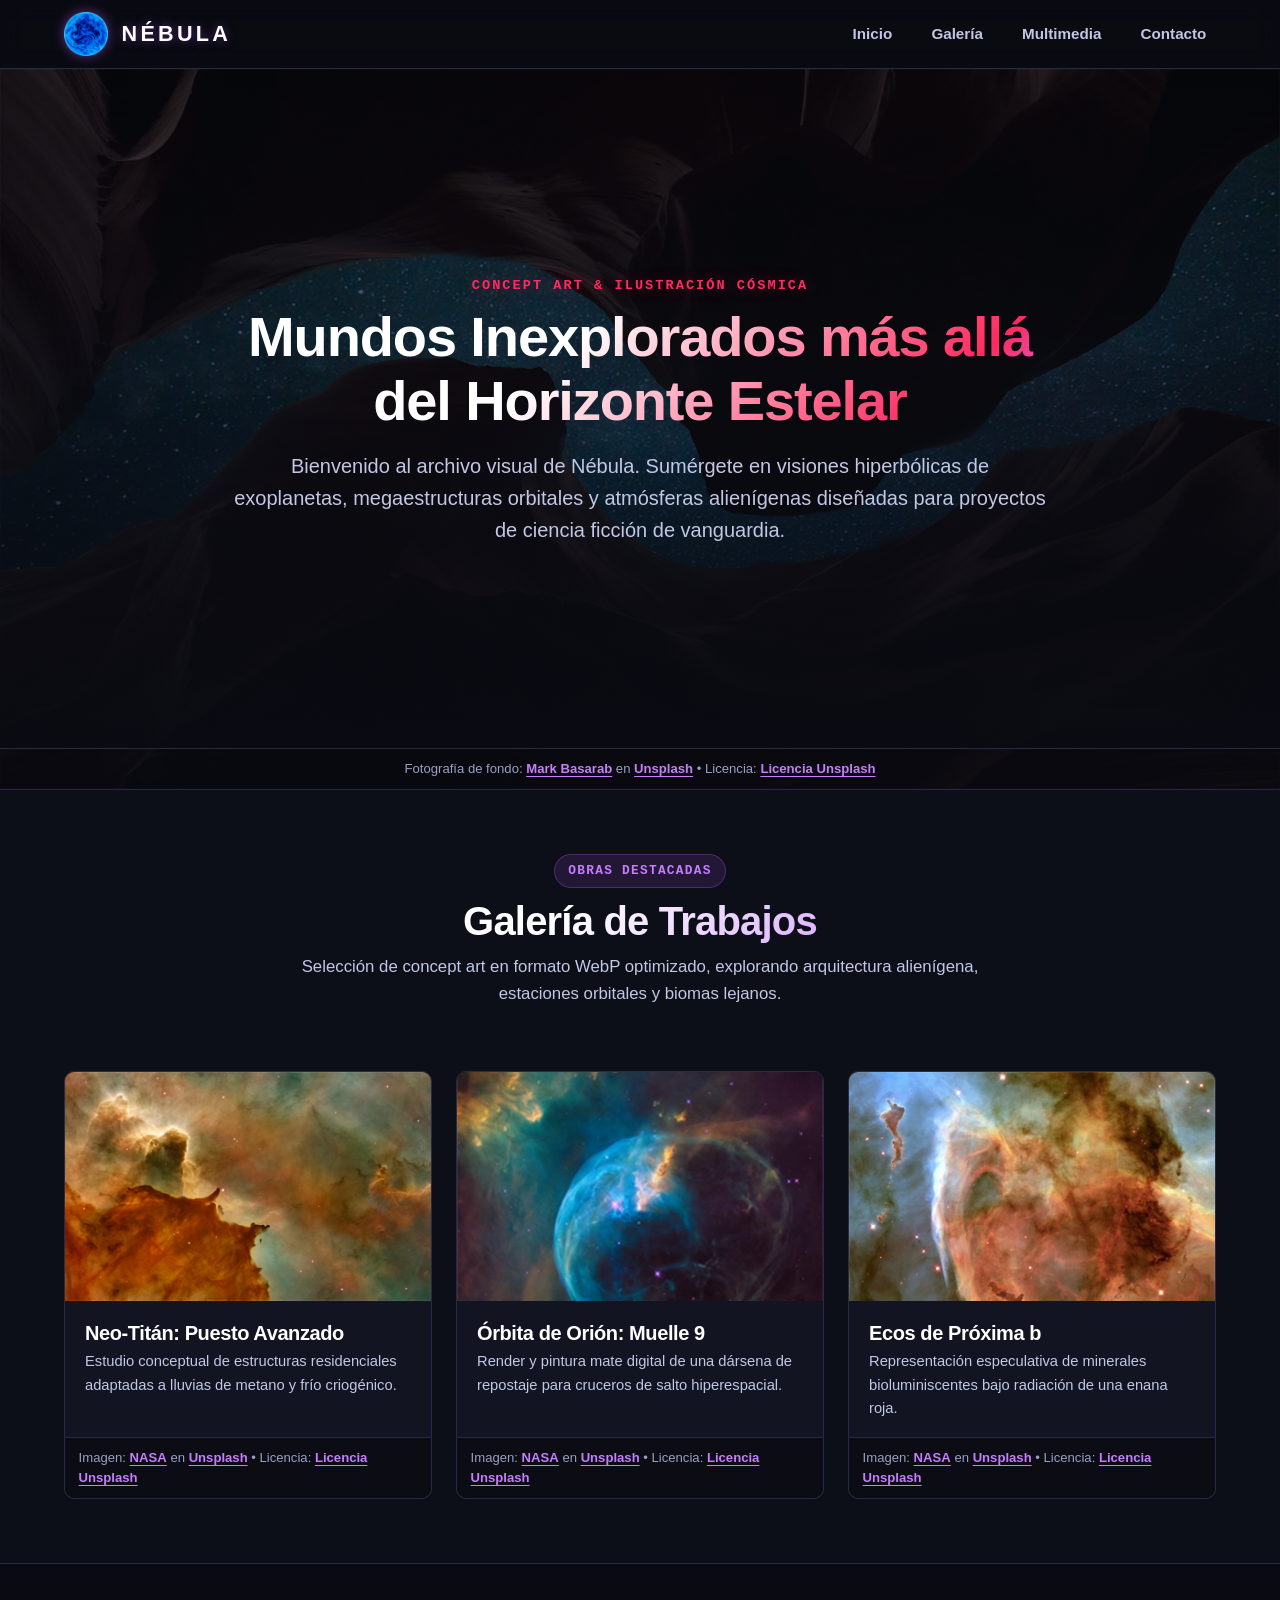
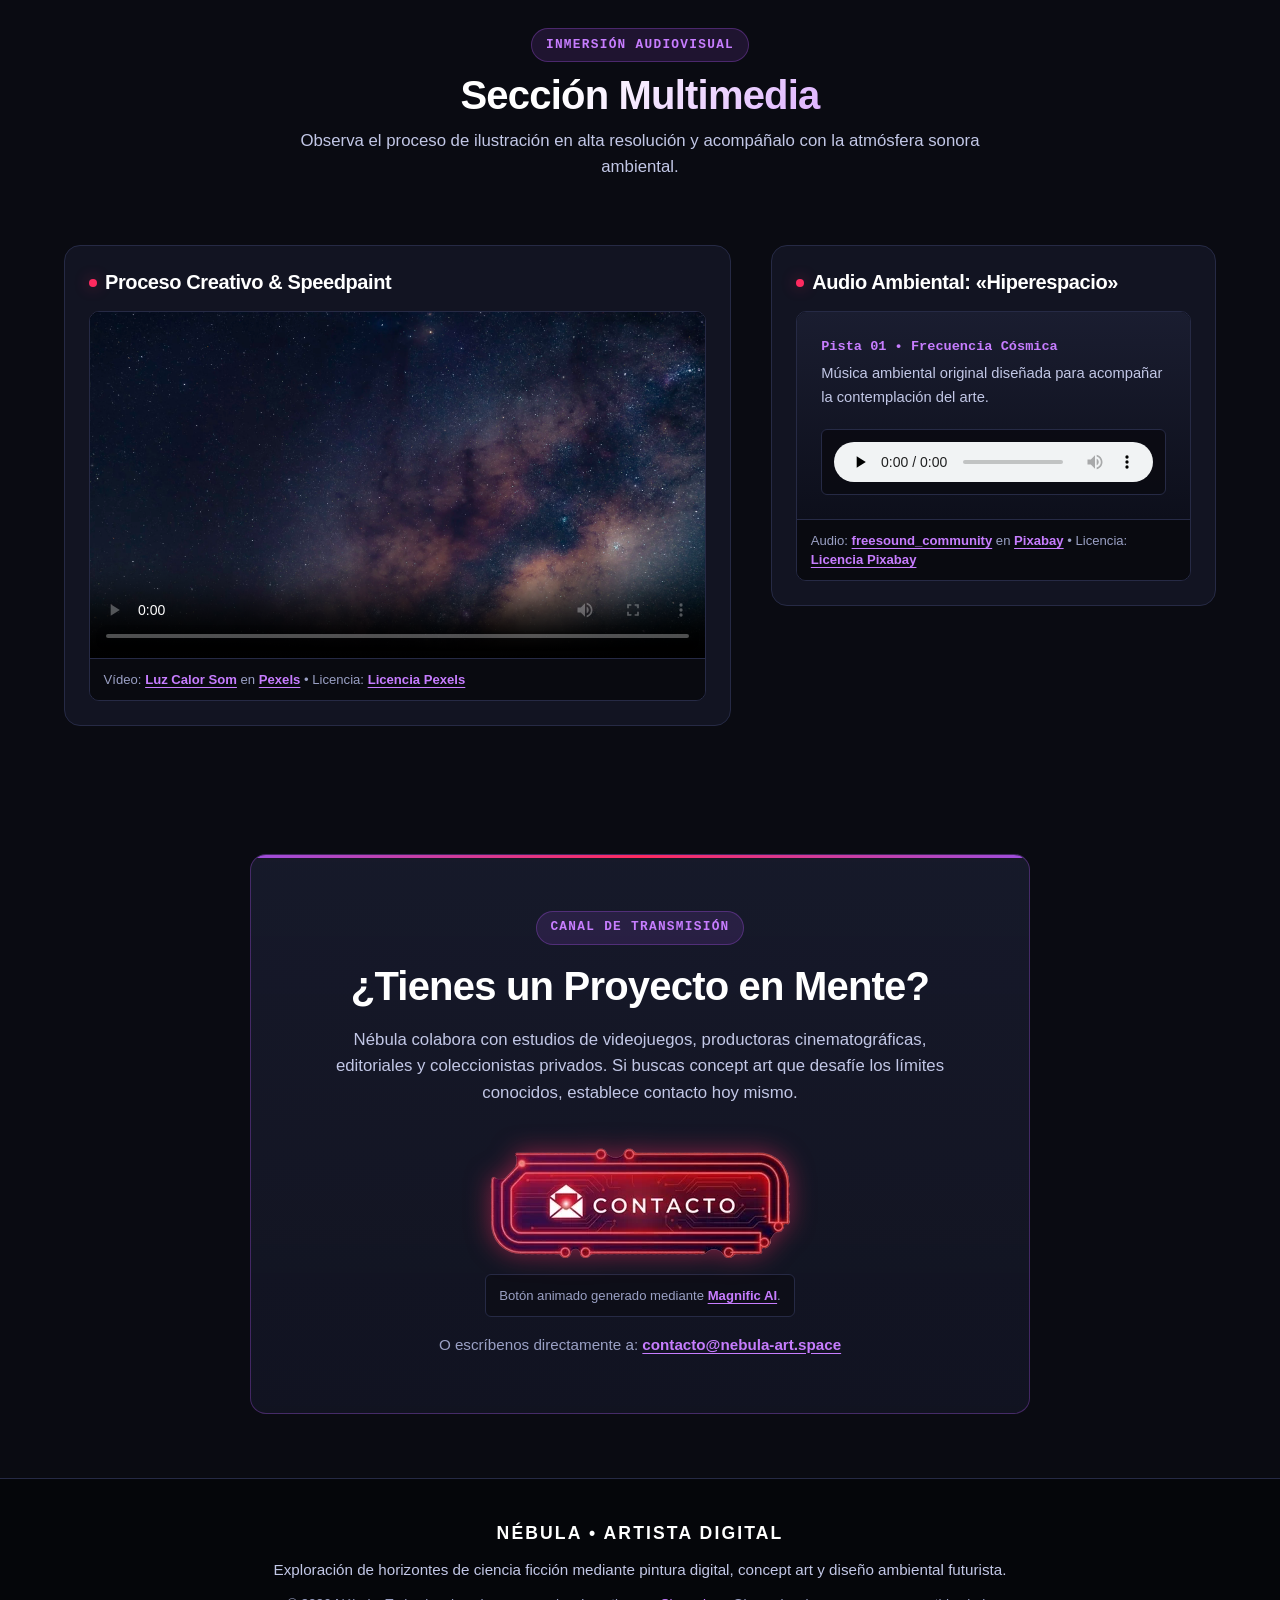
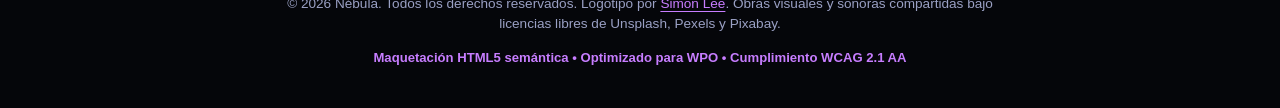
==== index.html @ b0f90a13 "feat: add landing page layout, styles, and comprehensive project documentation" ====
<!DOCTYPE html>
<html lang="es">
<head>
  <meta charset="UTF-8">
  <meta name="viewport" content="width=device-width, initial-scale=1.0">
  <meta name="description" content="Landing Page oficial de Nébula, artista digital especializada en paisajes cósmicos, megaestructuras y concept art de ciencia ficción.">
  <meta name="author" content="Nébula">
  <meta name="theme-color" content="#0a0b12">
  <title>Nébula | Arte Digital & Paisajes de Ciencia Ficción</title>
  
  <!-- Hoja de estilos externa -->
  <link rel="stylesheet" href="css/style.css">
</head>
<body>
  <!-- ==================== HEADER ==================== -->
  <header class="site-header">
    <div class="container site-header__container">
      <a href="#inicio" class="site-header__brand" aria-label="Nébula - Página de inicio">
        <img src="assets/img/vector/logo.svg" 
             alt="Logotipo vectorial de Nébula Arte Digital por Simon Lee en Unsplash" 
             width="200" 
             height="200" 
             loading="lazy" 
             class="site-header__logo">
        <span class="site-header__title">NÉBULA</span>
      </a>

      <nav class="site-nav" aria-label="Navegación principal">
        <ul class="site-nav__list">
          <li class="site-nav__item"><a href="#inicio" class="site-nav__link">Inicio</a></li>
          <li class="site-nav__item"><a href="#galeria" class="site-nav__link">Galería</a></li>
          <li class="site-nav__item"><a href="#multimedia" class="site-nav__link">Multimedia</a></li>
          <li class="site-nav__item"><a href="#contacto" class="site-nav__link">Contacto</a></li>
        </ul>
      </nav>
    </div>
  </header>

  <!-- ==================== MAIN ==================== -->
  <main id="contenido-principal">
    
    <!-- HERO SECTION (IMAGEN DE FONDO 1920x1080 CON CONTENIDO SUPERPUESTO) -->
    <section id="inicio" class="hero" aria-labelledby="hero-title">
      <figure class="hero__figure">
        <!-- Imagen de fondo semántica cumpliendo relación de aspecto 1920:1080 (16:9) con atributos WPO y WCAG -->
        <img src="assets/img/raster/hero.webp" 
             alt="Paisaje panorámico de ciencia ficción con nebulosas carmesí y púrpuras, anillos planetarios y naves interestelares por Mark Basarab" 
             width="1920" 
             height="1080" 
             loading="lazy" 
             class="hero__bg-img">

        <div class="hero__overlay">
          <div class="container hero__content">
            <span class="hero__tag">Concept Art &amp; Ilustración Cósmica</span>
            <h1 id="hero-title" class="hero__title">Mundos Inexplorados más allá del Horizonte Estelar</h1>
            <p class="hero__description">
              Bienvenido al archivo visual de Nébula. Sumérgete en visiones hiperbólicas 
              de exoplanetas, megaestructuras orbitales y atmósferas alienígenas diseñadas 
              para proyectos de ciencia ficción de vanguardia.
            </p>
          </div>
        </div>

        <figcaption class="attribution hero__attribution">
          Fotografía de fondo: <a href="https://unsplash.com/es/@markbasarabvisuals" target="_blank" rel="noopener noreferrer">Mark Basarab</a> en <a href="https://unsplash.com/es" target="_blank" rel="noopener noreferrer">Unsplash</a> &bull; 
          Licencia: <a href="https://unsplash.com/es/licencia" target="_blank" rel="license noopener noreferrer">Licencia Unsplash</a>
        </figcaption>
      </figure>
    </section>

    <!-- GALERÍA DE TRABAJOS -->
    <section id="galeria" class="gallery section" aria-labelledby="gallery-title">
      <div class="container">
        <div class="section__header">
          <span class="section__badge">Obras Destacadas</span>
          <h2 id="gallery-title" class="section__title">Galería de Trabajos</h2>
          <p class="section__subtitle">
            Selección de concept art en formato WebP optimizado, explorando arquitectura alienígena, 
            estaciones orbitales y biomas lejanos.
          </p>
        </div>

        <div class="gallery__grid">
          <!-- Obra 1 (NASA - Unsplash) -->
          <figure class="gallery__card">
            <div class="gallery__img-wrapper">
              <img src="assets/img/raster/thumb1.webp" 
                   alt="Fotografía astronómica de nebulosa y cúmulo espacial por NASA en Unsplash" 
                   width="400" 
                   height="250" 
                   loading="lazy" 
                   class="gallery__img">
            </div>
            <figcaption class="gallery__caption">
              <h3 class="gallery__work-title">Neo-Titán: Puesto Avanzado</h3>
              <p class="gallery__work-desc">
                Estudio conceptual de estructuras residenciales adaptadas a lluvias de metano y frío criogénico.
              </p>
              <div class="attribution">
                Imagen: <a href="https://unsplash.com/es/@nasa" target="_blank" rel="noopener noreferrer">NASA</a> en <a href="https://unsplash.com/es" target="_blank" rel="noopener noreferrer">Unsplash</a> &bull; 
                Licencia: <a href="https://unsplash.com/es/licencia" target="_blank" rel="license noopener noreferrer">Licencia Unsplash</a>
              </div>
            </figcaption>
          </figure>

          <!-- Obra 2 (NASA - Unsplash) -->
          <figure class="gallery__card">
            <div class="gallery__img-wrapper">
              <img src="assets/img/raster/thumb2.webp" 
                   alt="Imagen espacial de galaxias y estrellas lejanas capturadas por NASA en Unsplash" 
                   width="400" 
                   height="250" 
                   loading="lazy" 
                   class="gallery__img">
            </div>
            <figcaption class="gallery__caption">
              <h3 class="gallery__work-title">Órbita de Orión: Muelle 9</h3>
              <p class="gallery__work-desc">
                Render y pintura mate digital de una dársena de repostaje para cruceros de salto hiperespacial.
              </p>
              <div class="attribution">
                Imagen: <a href="https://unsplash.com/es/@nasa" target="_blank" rel="noopener noreferrer">NASA</a> en <a href="https://unsplash.com/es" target="_blank" rel="noopener noreferrer">Unsplash</a> &bull; 
                Licencia: <a href="https://unsplash.com/es/licencia" target="_blank" rel="license noopener noreferrer">Licencia Unsplash</a>
              </div>
            </figcaption>
          </figure>

          <!-- Obra 3 (NASA - Unsplash) -->
          <figure class="gallery__card">
            <div class="gallery__img-wrapper">
              <img src="assets/img/raster/thumb3.webp" 
                   alt="Fotografía cósmica de restos de supernova y gas interestelar por NASA en Unsplash" 
                   width="400" 
                   height="250" 
                   loading="lazy" 
                   class="gallery__img">
            </div>
            <figcaption class="gallery__caption">
              <h3 class="gallery__work-title">Ecos de Próxima b</h3>
              <p class="gallery__work-desc">
                Representación especulativa de minerales bioluminiscentes bajo radiación de una enana roja.
              </p>
              <div class="attribution">
                Imagen: <a href="https://unsplash.com/es/@nasa" target="_blank" rel="noopener noreferrer">NASA</a> en <a href="https://unsplash.com/es" target="_blank" rel="noopener noreferrer">Unsplash</a> &bull; 
                Licencia: <a href="https://unsplash.com/es/licencia" target="_blank" rel="license noopener noreferrer">Licencia Unsplash</a>
              </div>
            </figcaption>
          </figure>
        </div>
      </div>
    </section>

    <!-- SECCIÓN MULTIMEDIA -->
    <section id="multimedia" class="multimedia section" aria-labelledby="multimedia-title">
      <div class="container">
        <div class="section__header">
          <span class="section__badge">Inmersión Audiovisual</span>
          <h2 id="multimedia-title" class="section__title">Sección Multimedia</h2>
          <p class="section__subtitle">
            Observa el proceso de ilustración en alta resolución y acompáñalo con la atmósfera sonora ambiental.
          </p>
        </div>

        <div class="multimedia__grid">
          <!-- Reproductor de Vídeo (Luz Calor Som - Pexels) -->
          <article class="multimedia__item multimedia__item--video">
            <h3 class="multimedia__item-heading">Proceso Creativo &amp; Speedpaint</h3>
            <figure class="multimedia__figure">
              <div class="multimedia__media-wrapper">
                <video controls 
                       poster="assets/img/poster.webp" 
                       preload="metadata" 
                       class="multimedia__video">
                  <source src="assets/video/video.mp4" type="video/mp4">
                  <p>
                    Tu navegador no soporta el elemento de vídeo HTML5. 
                    Puedes <a href="assets/video/video.mp4">descargar el vídeo en MP4</a>.
                  </p>
                </video>
              </div>
              <figcaption class="attribution">
                Vídeo: <a href="https://www.pexels.com/es-es/@luz-calor-som-99374650/" target="_blank" rel="noopener noreferrer">Luz Calor Som</a> en <a href="https://www.pexels.com/es-es/" target="_blank" rel="noopener noreferrer">Pexels</a> &bull; 
                Licencia: <a href="https://www.pexels.com/es-ES/license/" target="_blank" rel="license noopener noreferrer">Licencia Pexels</a>
              </figcaption>
            </figure>
          </article>

          <!-- Reproductor de Audio (freesound_community - Pixabay) -->
          <article class="multimedia__item multimedia__item--audio">
            <h3 class="multimedia__item-heading">Audio Ambiental: «Hiperespacio»</h3>
            <figure class="multimedia__figure">
              <div class="multimedia__audio-card">
                <div class="multimedia__audio-info">
                  <span class="multimedia__audio-track">Pista 01 &bull; Frecuencia Cósmica</span>
                  <p class="multimedia__audio-note">Música ambiental original diseñada para acompañar la contemplación del arte.</p>
                </div>
                <div class="multimedia__audio-player-wrapper">
                  <audio controls preload="none" class="multimedia__audio">
                    <source src="assets/audio/audio.mp3" type="audio/mpeg">
                    <p>
                      Tu navegador no soporta el reproductor de audio HTML5. 
                      Puedes <a href="assets/audio/audio.mp3">descargar la pista en MP3</a>.
                    </p>
                  </audio>
                </div>
              </div>
              <figcaption class="attribution">
                Audio: <a href="https://pixabay.com/es/users/freesound_community-46691455/" target="_blank" rel="noopener noreferrer">freesound_community</a> en <a href="https://pixabay.com/es/" target="_blank" rel="noopener noreferrer">Pixabay</a> &bull; 
                Licencia: <a href="https://pixabay.com/es/service/license-summary/" target="_blank" rel="license noopener noreferrer">Licencia Pixabay</a>
              </figcaption>
            </figure>
          </article>
        </div>
      </div>
    </section>

    <!-- SECCIÓN DE CONTACTO (CTA - Magnific AI) -->
    <section id="contacto" class="contact section" aria-labelledby="contact-title">
      <div class="container contact__container">
        <div class="contact__card">
          <span class="section__badge">Canal de Transmisión</span>
          <h2 id="contact-title" class="contact__title">¿Tienes un Proyecto en Mente?</h2>
          <p class="contact__text">
            Nébula colabora con estudios de videojuegos, productoras cinematográficas, 
            editoriales y coleccionistas privados. Si buscas concept art que desafíe 
            los límites conocidos, establece contacto hoy mismo.
          </p>

          <!-- Botón de llamada a la acción con animación fotograma a fotograma creada en Magnific -->
          <div class="contact__cta-block">
            <a href="mailto:contacto@nebula-art.space?subject=Solicitud%20de%20Proyecto%20-%20N%C3%A9bula" 
               class="contact__cta-link" 
               aria-label="Contactar a Nébula por correo electrónico para encargar un proyecto">
              <img src="assets/img/cta-animation.webp" 
                   alt="Botón animado interactivo generado con Magnific AI: Pulsa aquí para contactar a Nébula" 
                   width="300" 
                   height="111" 
                   loading="lazy" 
                   class="contact__cta-img">
            </a>
          </div>

          <p class="attribution attribution--cta">
            Botón animado generado mediante <a href="https://www.magnific.com/es/app" target="_blank" rel="noopener noreferrer">Magnific AI</a>.
          </p>

          <p class="contact__direct">
            O escríbenos directamente a: 
            <a href="mailto:contacto@nebula-art.space" class="contact__email">contacto@nebula-art.space</a>
          </p>
        </div>
      </div>
    </section>
  </main>

  <!-- ==================== FOOTER ==================== -->
  <footer class="site-footer">
    <div class="container site-footer__container">
      <p class="site-footer__brand-title">NÉBULA &bull; ARTISTA DIGITAL</p>
      <p class="site-footer__brand-desc">
        Exploración de horizontes de ciencia ficción mediante pintura digital, concept art y diseño ambiental futurista.
      </p>
      <p class="site-footer__copy">
        &copy; 2026 Nébula. Todos los derechos reservados. Logotipo por <a href="https://unsplash.com/es/@simonppt" target="_blank" rel="noopener noreferrer">Simon Lee</a>. Obras visuales y sonoras compartidas bajo licencias libres de Unsplash, Pexels y Pixabay.
      </p>
      <p class="site-footer__standards">
        Maquetación HTML5 semántica &bull; Optimizado para WPO &bull; Cumplimiento WCAG 2.1 AA
      </p>
    </div>
  </footer>
</body>
</html>
---- css/style.css ----
/* ==========================================================================
   LANDING PAGE NÉBULA - ESTILOS VISUALES (style.css)
   Temática: Ciencia Ficción / Espacial (Tonos oscuros con acentos neón rojo/morado)
   Pautas: Semántica  y Rendimiento (WPO)
   ========================================================================== */

/* --------------------------------------------------------------------------
   1. VARIABLES CSS (CUSTOM PROPERTIES)
   -------------------------------------------------------------------------- */
:root {
  /* Paleta base y superficies */
  --color-bg-main: #0a0b12;
  --color-bg-surface: #121422;
  --color-bg-elevated: #1a1d30;
  --color-border: #262a45;

  /* Acentos de color Neón Rojo / Neón Morado */
  --neon-red: #ff2a5f;
  --neon-purple: #9d4edd;
  --neon-purple-light: #c77dff;

  /* Efectos de resplandor sutil */
  --glow-red: 0 0 15px rgba(255, 42, 95, 0.45);
  --glow-purple: 0 0 18px rgba(157, 78, 221, 0.35);

  /* Jerarquía de texto (Cumplimiento WCAG AAA de contraste) */
  --text-primary: #f5f6fc;
  --text-secondary: #c2c7e6;
  --text-muted: #9aa0c4;

  /* Tipografías de sistema seguras para WPO (Zero-latency) */
  --font-family-base: -apple-system, BlinkMacSystemFont, "Segoe UI", Roboto, "Helvetica Neue", Arial, sans-serif;
  --font-family-mono: ui-monospace, SFMono-Regular, "SF Mono", Menlo, Consolas, monospace;

  /* Espaciado modular */
  --space-xs: 0.25rem;
  --space-sm: 0.5rem;
  --space-md: 1rem;
  --space-lg: 1.5rem;
  --space-xl: 2.5rem;
  --space-2xl: 4rem;

  /* Dimensiones y bordes */
  --container-max-width: 1200px;
  --border-radius-sm: 6px;
  --border-radius-md: 10px;
  --border-radius-lg: 16px;
  --transition-normal: 0.25s ease-in-out;
}

/* --------------------------------------------------------------------------
   2. RESET Y ESTILOS BASE
   -------------------------------------------------------------------------- */
*,
*::before,
*::after {
  box-sizing: border-box;
  margin: 0;
  padding: 0;
}

html {
  font-family: var(--font-family-base);
  font-size: 100%;
  line-height: 1.6;
  color: var(--text-primary);
  background-color: var(--color-bg-main);
  scroll-behavior: smooth;
  -webkit-font-smoothing: antialiased;
}

body {
  min-height: 100vh;
  display: flex;
  flex-direction: column;
}

:focus-visible {
  outline: 3px solid var(--neon-purple-light);
  outline-offset: 3px;
}

.container {
  width: 100%;
  max-width: var(--container-max-width);
  margin-inline: auto;
  padding-inline: 1.5rem;
}

img,
video {
  max-width: 100%;
  height: auto;
  display: block;
}

/* --------------------------------------------------------------------------
   3. TIPOGRAFÍA Y COMPONENTES GLOBALES
   -------------------------------------------------------------------------- */
h1,
h2,
h3 {
  color: var(--text-primary);
  line-height: 1.25;
  font-weight: 800;
  letter-spacing: -0.02em;
}

p {
  color: var(--text-secondary);
}

a {
  color: var(--neon-purple-light);
  text-decoration: underline;
  text-underline-offset: 3px;
  transition: color var(--transition-normal);
}

a:hover {
  color: var(--neon-red);
}

.section {
  padding-block: var(--space-2xl);
}

.section__header {
  text-align: center;
  max-width: 750px;
  margin-inline: auto;
  margin-bottom: var(--space-2xl);
}

.section__badge {
  display: inline-block;
  font-family: var(--font-family-mono);
  font-size: 0.8rem;
  font-weight: 700;
  text-transform: uppercase;
  letter-spacing: 0.1em;
  color: var(--neon-purple-light);
  background-color: rgba(157, 78, 221, 0.15);
  border: 1px solid rgba(157, 78, 221, 0.35);
  padding: 0.35rem 0.85rem;
  border-radius: 50px;
  margin-bottom: var(--space-sm);
}

.section__title {
  font-size: clamp(1.85rem, 3.5vw, 2.5rem);
  margin-bottom: var(--space-sm);
  background: linear-gradient(135deg, #ffffff 40%, var(--neon-purple-light) 100%);
  -webkit-background-clip: text;
  -webkit-text-fill-color: transparent;
}

.section__subtitle {
  font-size: 1.05rem;
  color: var(--text-secondary);
}

/* Atribución semántica y enlaces a licencias */
.attribution {
  font-size: 0.82rem;
  color: var(--text-muted);
  line-height: 1.5;
  padding: 0.65rem 0.85rem;
  background-color: rgba(10, 11, 18, 0.85);
  border-top: 1px solid var(--color-border);
}

.attribution a {
  color: var(--neon-purple-light);
  font-weight: 600;
  text-decoration: underline;
}

.attribution a:hover {
  color: var(--neon-red);
}

/* --------------------------------------------------------------------------
   4. HEADER Y NAVEGACIÓN
   -------------------------------------------------------------------------- */
.site-header {
  position: sticky;
  top: 0;
  z-index: 1000;
  background-color: rgba(10, 11, 18, 0.9);
  backdrop-filter: blur(12px);
  -webkit-backdrop-filter: blur(12px);
  border-bottom: 1px solid var(--color-border);
  padding-block: 0.75rem;
}

.site-header__container {
  display: flex;
  align-items: center;
  justify-content: space-between;
  gap: var(--space-md);
}

.site-header__brand {
  display: flex;
  align-items: center;
  gap: 0.85rem;
  text-decoration: none;
  color: var(--text-primary);
}

.site-header__logo {
  width: 44px;
  height: 44px;
  object-fit: contain;
  filter: drop-shadow(0 0 6px rgba(157, 78, 221, 0.6));
}

.site-header__title {
  font-size: 1.35rem;
  font-weight: 900;
  letter-spacing: 0.15em;
  color: #ffffff;
  text-shadow: 0 0 10px rgba(157, 78, 221, 0.5);
}

.site-nav__list {
  display: flex;
  list-style: none;
  gap: 1.25rem;
}

.site-nav__link {
  text-decoration: none;
  color: var(--text-secondary);
  font-weight: 600;
  font-size: 0.95rem;
  padding: 0.4rem 0.6rem;
  border-radius: var(--border-radius-sm);
  transition: all var(--transition-normal);
}

.site-nav__link:hover {
  color: #ffffff;
  background-color: rgba(157, 78, 221, 0.15);
}

/* --------------------------------------------------------------------------
   5. HERO SECTION (RELACIÓN DE ASPECTO EXACTA 1920:1080 / 16:9)
   -------------------------------------------------------------------------- */
.hero {
  position: relative;
  overflow: hidden;
  border-bottom: 1px solid var(--color-border);
}

/* El contenedor del Hero cumple formalmente con aspect-ratio: 1920 / 1080 */
.hero__figure {
  position: relative;
  margin: 0;
  width: 100%;
  aspect-ratio: 1920 / 1080;
  display: flex;
  flex-direction: column;
  justify-content: center;
  overflow: hidden;
}

/* La imagen de fondo cumple formalmente con aspect-ratio: 1920 / 1080 */
.hero__bg-img {
  position: absolute;
  inset: 0;
  width: 100%;
  height: 100%;
  aspect-ratio: 1920 / 1080;
  object-fit: cover;
  object-position: center;
  z-index: 1;
}

/* Capa de contraste degradada para legibilidad WCAG AAA */
.hero__overlay {
  position: relative;
  z-index: 2;
  display: flex;
  align-items: center;
  justify-content: center;
  padding-block: var(--space-xl);
  background: linear-gradient(to bottom,
      rgba(10, 11, 18, 0.55) 0%,
      rgba(10, 11, 18, 0.78) 55%,
      rgba(10, 11, 18, 0.98) 100%);
  flex-grow: 1;
}

.hero__content {
  text-align: center;
  max-width: 860px;
}

.hero__tag {
  display: inline-block;
  font-family: var(--font-family-mono);
  font-size: 0.85rem;
  font-weight: 700;
  text-transform: uppercase;
  letter-spacing: 0.15em;
  color: var(--neon-red);
  margin-bottom: var(--space-sm);
  text-shadow: var(--glow-red);
}

.hero__title {
  font-size: clamp(2.2rem, 5vw, 3.5rem);
  line-height: 1.15;
  margin-bottom: var(--space-md);
  background: linear-gradient(135deg, #ffffff 40%, var(--neon-red) 85%, var(--neon-purple-light) 100%);
  -webkit-background-clip: text;
  -webkit-text-fill-color: transparent;
}

.hero__description {
  font-size: clamp(1.05rem, 2vw, 1.25rem);
  color: var(--text-secondary);
  line-height: 1.6;
}

.hero__attribution {
  position: relative;
  z-index: 3;
  text-align: center;
  width: 100%;
}

/* --------------------------------------------------------------------------
   6. GALERÍA DE TRABAJOS (ESTÁTICA, SIN HOVER DE MOVIMIENTO)
   -------------------------------------------------------------------------- */
.gallery {
  background-color: rgba(18, 20, 34, 0.4);
  border-bottom: 1px solid var(--color-border);
}

.gallery__grid {
  display: grid;
  grid-template-columns: repeat(auto-fit, minmax(300px, 1fr));
  gap: var(--space-lg);
}

.gallery__card {
  margin: 0;
  background-color: var(--color-bg-surface);
  border: 1px solid var(--color-border);
  border-radius: var(--border-radius-md);
  overflow: hidden;
  display: flex;
  flex-direction: column;
}

.gallery__img-wrapper {
  overflow: hidden;
  background-color: #05060a;
}

.gallery__img {
  width: 100%;
  height: auto;
  aspect-ratio: 400 / 250;
  object-fit: cover;
}

.gallery__caption {
  padding: 1.25rem;
  display: flex;
  flex-direction: column;
  flex-grow: 1;
}

.gallery__work-title {
  font-size: 1.25rem;
  margin-bottom: var(--space-xs);
  color: #ffffff;
}

.gallery__work-desc {
  font-size: 0.92rem;
  color: var(--text-secondary);
  margin-bottom: var(--space-md);
  flex-grow: 1;
}

.gallery__caption .attribution {
  margin-inline: -1.25rem;
  margin-bottom: -1.25rem;
  border-bottom-left-radius: var(--border-radius-md);
  border-bottom-right-radius: var(--border-radius-md);
}

/* --------------------------------------------------------------------------
   7. SECCIÓN MULTIMEDIA (VÍDEO Y AUDIO)
   -------------------------------------------------------------------------- */
.multimedia__grid {
  display: grid;
  grid-template-columns: 1fr;
  gap: var(--space-xl);
}

@media (min-width: 900px) {
  .multimedia__grid {
    grid-template-columns: 3fr 2fr;
    align-items: start;
  }
}

.multimedia__item {
  background-color: var(--color-bg-surface);
  border: 1px solid var(--color-border);
  border-radius: var(--border-radius-lg);
  padding: var(--space-lg);
}

.multimedia__item-heading {
  font-size: 1.25rem;
  margin-bottom: var(--space-md);
  color: #ffffff;
  display: flex;
  align-items: center;
  gap: 0.5rem;
}

.multimedia__item-heading::before {
  content: "";
  display: inline-block;
  width: 8px;
  height: 8px;
  border-radius: 50%;
  background-color: var(--neon-red);
  box-shadow: var(--glow-red);
}

.multimedia__figure {
  margin: 0;
  border-radius: var(--border-radius-md);
  overflow: hidden;
  border: 1px solid var(--color-border);
  background-color: #05060a;
}

.multimedia__media-wrapper {
  background-color: #000000;
}

.multimedia__video {
  width: 100%;
  height: auto;
  aspect-ratio: 16 / 9;
  display: block;
}

.multimedia__audio-card {
  padding: 1.5rem;
  background: linear-gradient(180deg, var(--color-bg-elevated) 0%, #0d0f1b 100%);
  display: flex;
  flex-direction: column;
  gap: 1.25rem;
}

.multimedia__audio-track {
  display: block;
  font-family: var(--font-family-mono);
  font-size: 0.85rem;
  color: var(--neon-purple-light);
  font-weight: 700;
  margin-bottom: 0.25rem;
}

.multimedia__audio-note {
  font-size: 0.92rem;
  color: var(--text-secondary);
}

.multimedia__audio-player-wrapper {
  background-color: rgba(10, 11, 18, 0.9);
  padding: 0.75rem;
  border-radius: var(--border-radius-sm);
  border: 1px solid var(--color-border);
}

.multimedia__audio {
  width: 100%;
  height: 40px;
  display: block;
}

/* --------------------------------------------------------------------------
   8. SECCIÓN DE CONTACTO (CTA)
   -------------------------------------------------------------------------- */
.contact__card {
  text-align: center;
  max-width: 780px;
  margin-inline: auto;
  background: linear-gradient(180deg, rgba(26, 29, 48, 0.8) 0%, rgba(18, 20, 34, 0.95) 100%);
  border: 1px solid rgba(157, 78, 221, 0.35);
  border-radius: var(--border-radius-lg);
  padding: clamp(2rem, 5vw, 3.5rem) 1.5rem;
  position: relative;
  overflow: hidden;
}

.contact__card::before {
  content: "";
  position: absolute;
  top: 0;
  left: 0;
  right: 0;
  height: 3px;
  background: linear-gradient(90deg, var(--neon-purple), var(--neon-red), var(--neon-purple));
}

.contact__title {
  font-size: clamp(1.8rem, 3.5vw, 2.5rem);
  margin-block: var(--space-sm) var(--space-md);
  color: #ffffff;
}

.contact__text {
  font-size: 1.05rem;
  color: var(--text-secondary);
  max-width: 620px;
  margin-inline: auto;
  margin-bottom: var(--space-xl);
}

.contact__cta-block {
  display: flex;
  justify-content: center;
  margin-bottom: var(--space-md);
}

.contact__cta-link {
  display: inline-block;
  text-decoration: none;
  filter: drop-shadow(0 0 12px rgba(255, 42, 95, 0.5));
}

.contact__cta-img {
  width: 300px;
  height: 111px;
  object-fit: contain;
  display: block;
}

.attribution--cta {
  display: inline-block;
  margin-bottom: var(--space-md);
  border-radius: var(--border-radius-sm);
  background-color: rgba(10, 11, 18, 0.6);
  border: 1px solid var(--color-border);
}

.contact__direct {
  font-size: 0.95rem;
  color: var(--text-muted);
}

.contact__email {
  color: var(--neon-purple-light);
  font-weight: 700;
  text-decoration: underline;
}

.contact__email:hover {
  color: var(--neon-red);
}

/* --------------------------------------------------------------------------
   9. FOOTER (CORTO Y CENTRADO)
   -------------------------------------------------------------------------- */
.site-footer {
  margin-top: auto;
  background-color: #05060a;
  border-top: 1px solid var(--color-border);
  padding-block: var(--space-xl);
  text-align: center;
}

.site-footer__container {
  display: flex;
  flex-direction: column;
  align-items: center;
  gap: 0.75rem;
  max-width: 800px;
}

.site-footer__brand-title {
  font-size: 1.1rem;
  font-weight: 800;
  letter-spacing: 0.12em;
  color: #ffffff;
}

.site-footer__brand-desc {
  color: var(--text-secondary);
  font-size: 0.95rem;
  line-height: 1.5;
}

.site-footer__copy {
  color: var(--text-muted);
  font-size: 0.85rem;
  line-height: 1.5;
}

.site-footer__standards {
  color: var(--neon-purple-light);
  font-size: 0.82rem;
  font-weight: 600;
}

/* --------------------------------------------------------------------------
   10. MEDIA QUERIES
   -------------------------------------------------------------------------- */
@media (max-width: 600px) {
  .hero__figure {
    min-height: 440px;
  }

  .site-header__container {
    flex-direction: column;
    padding-block: 0.25rem;
  }

  .site-nav__list {
    gap: 0.75rem;
  }

  .gallery__grid {
    grid-template-columns: 1fr;
  }
}

@media (prefers-reduced-motion: reduce) {

  *,
  *::before,
  *::after {
    animation-duration: 0.01ms !important;
    animation-iteration-count: 1 !important;
    transition-duration: 0.01ms !important;
    scroll-behavior: auto !important;
  }
}
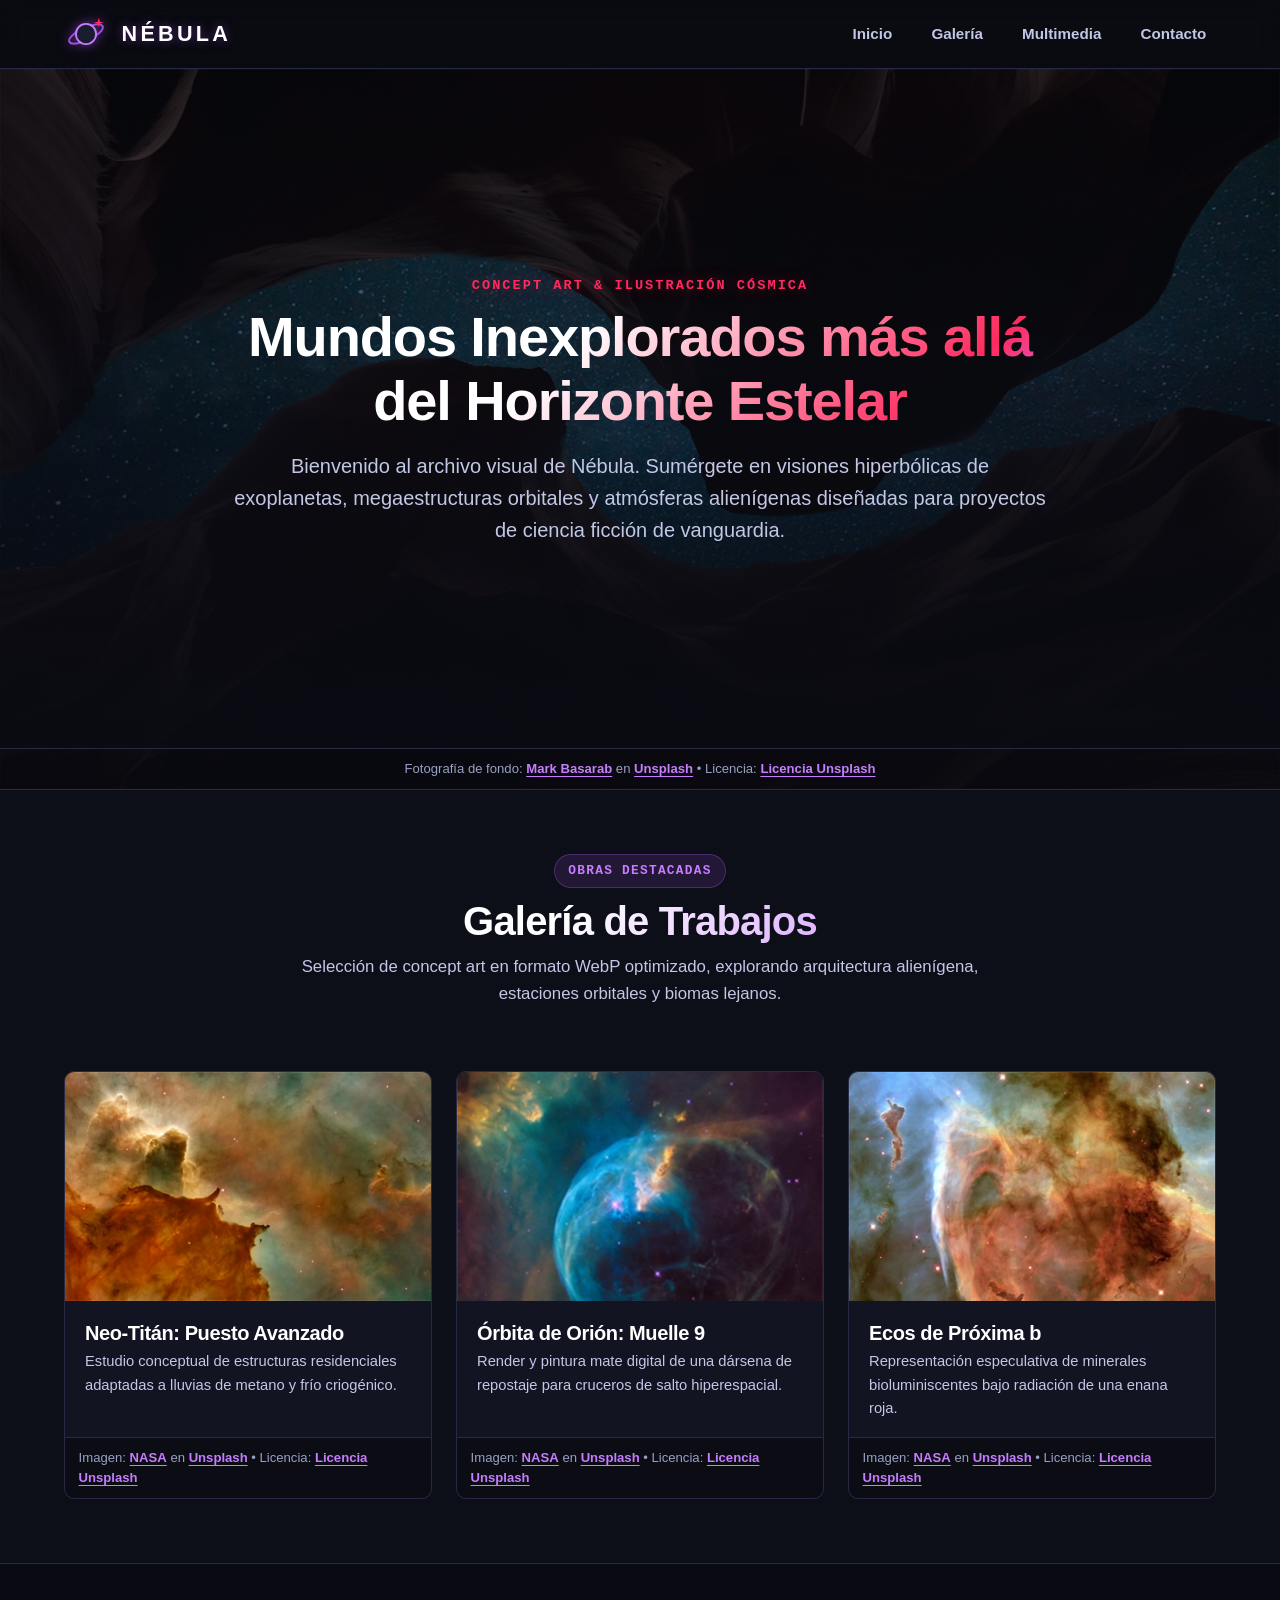
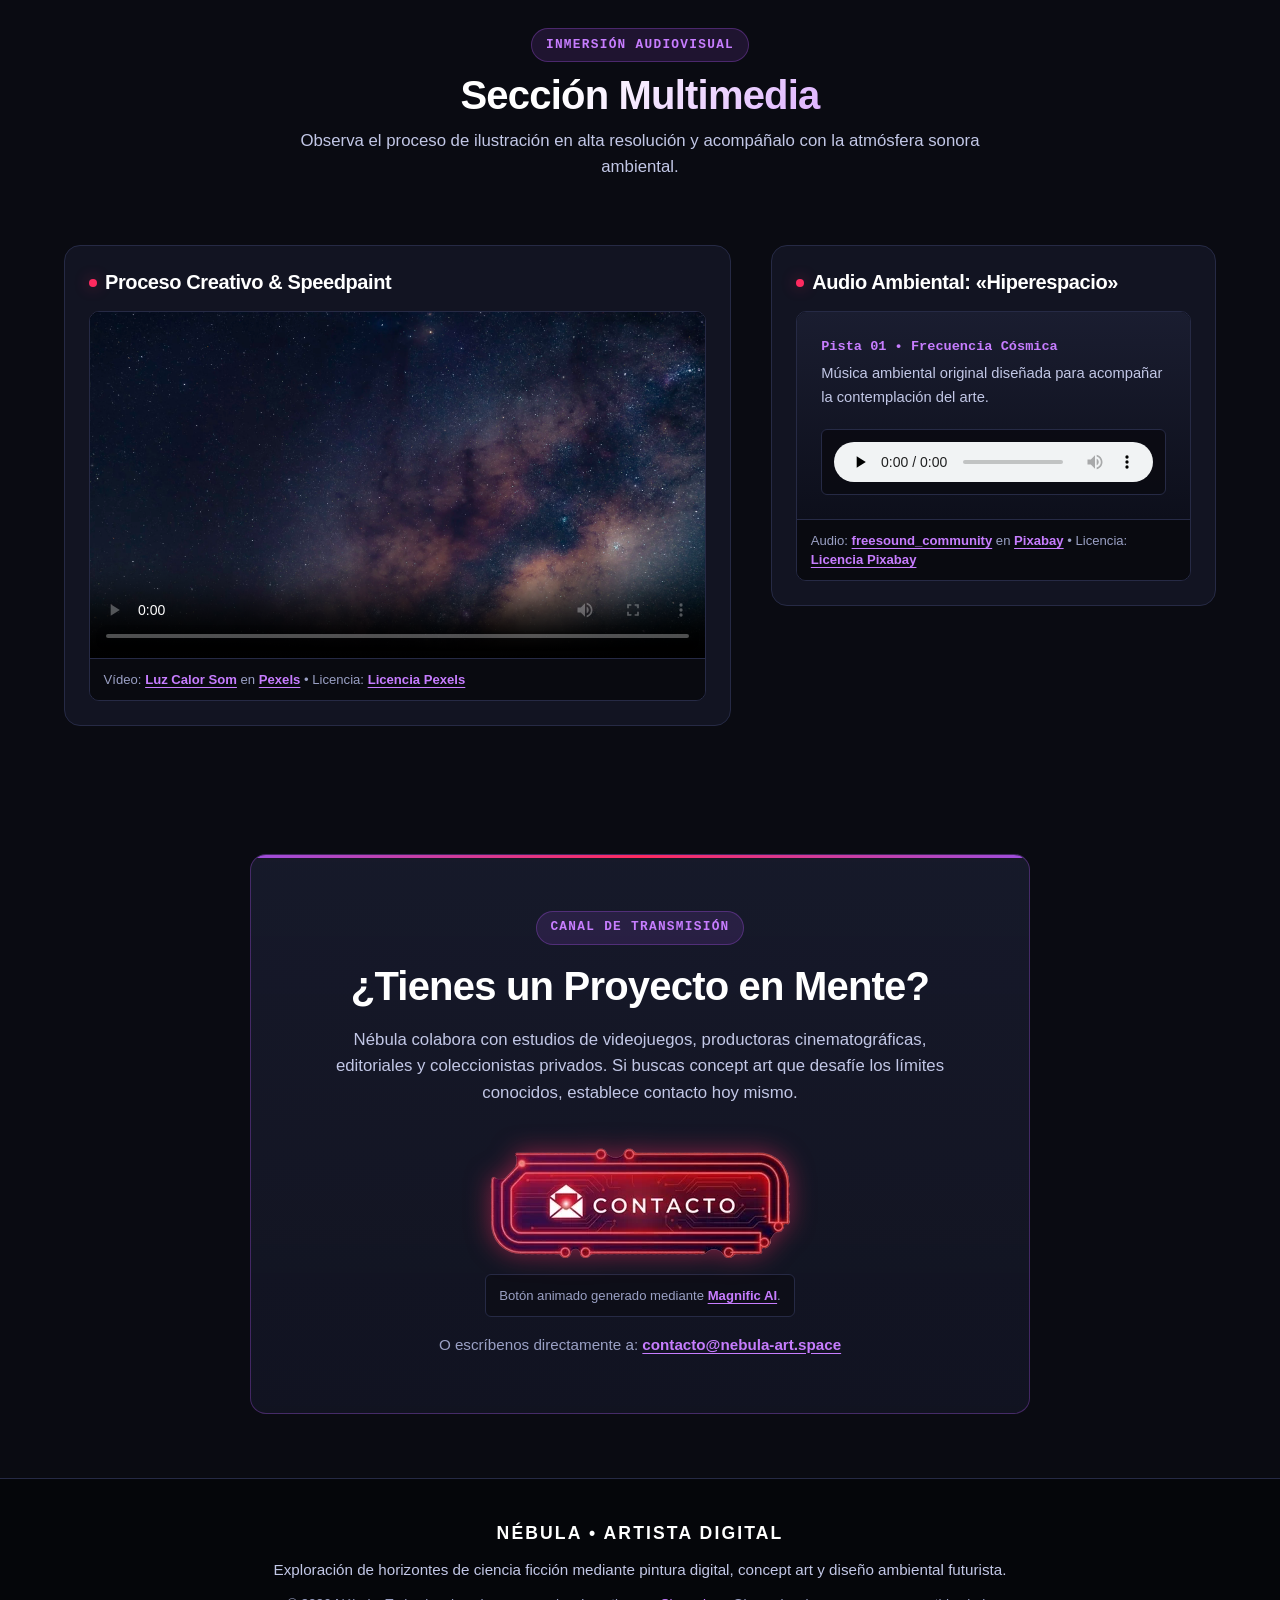
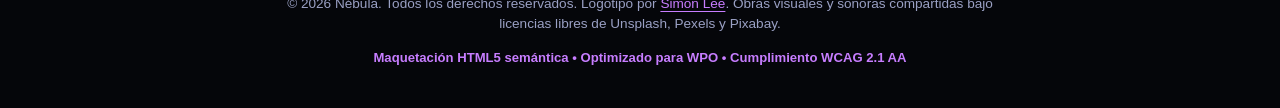
==== commit 4f145416: "feat: add visual styles and landing page layout" ====
--- a/index.html
+++ b/index.html
@@ -16,12 +16,13 @@
   <header class="site-header">
     <div class="container site-header__container">
       <a href="#inicio" class="site-header__brand" aria-label="Nébula - Página de inicio">
-        <img src="assets/img/vector/logo.svg" 
-             alt="Logotipo vectorial de Nébula Arte Digital por Simon Lee en Unsplash" 
-             width="200" 
-             height="200" 
-             loading="lazy" 
-             class="site-header__logo">
+        <!-- Logotipo en SVG inline integrado directamente en el DOM -->
+        <svg class="site-header__logo-svg" viewBox="0 0 48 48" width="44" height="44" role="img" aria-labelledby="logo-title">
+          <title id="logo-title">Logotipo de Nébula</title>
+          <ellipse class="logo-svg__orbit" cx="24" cy="24" rx="20" ry="7" transform="rotate(-25 24 24)" />
+          <circle class="logo-svg__planet" cx="24" cy="24" r="11" />
+          <polygon class="logo-svg__star" points="38,6 39.2,10.5 43.5,11.5 39.2,12.5 38,17 36.8,12.5 32.5,11.5 36.8,10.5" />
+        </svg>
         <span class="site-header__title">NÉBULA</span>
       </a>
 
--- a/css/style.css
+++ b/css/style.css
@@ -209,11 +209,58 @@
   color: var(--text-primary);
 }
 
-.site-header__logo {
+/* Logotipo vectorial en SVG inline con control dinámico de propiedades */
+.site-header__logo-svg {
   width: 44px;
   height: 44px;
-  object-fit: contain;
+  display: block;
+  overflow: visible;
   filter: drop-shadow(0 0 6px rgba(157, 78, 221, 0.6));
+  transition: transform var(--transition-normal), filter var(--transition-normal);
+}
+
+.logo-svg__planet {
+  fill: var(--color-bg-elevated);
+  stroke: var(--neon-purple-light);
+  stroke-width: 2;
+  transition: fill var(--transition-normal), stroke var(--transition-normal);
+}
+
+.logo-svg__orbit {
+  fill: none;
+  stroke: var(--neon-purple);
+  stroke-width: 2.2;
+  transition: stroke var(--transition-normal);
+}
+
+.logo-svg__star {
+  fill: var(--neon-red);
+  transform-origin: 38px 11.5px;
+  transition: fill var(--transition-normal), transform var(--transition-normal);
+}
+
+/* Comportamiento interactivo mediante pseudoclases :hover y :focus-visible */
+.site-header__brand:hover .site-header__logo-svg,
+.site-header__brand:focus-visible .site-header__logo-svg {
+  transform: scale(1.1) rotate(6deg);
+  filter: drop-shadow(0 0 10px rgba(255, 42, 95, 0.7));
+}
+
+.site-header__brand:hover .logo-svg__planet,
+.site-header__brand:focus-visible .logo-svg__planet {
+  fill: rgba(255, 42, 95, 0.25);
+  stroke: var(--neon-red);
+}
+
+.site-header__brand:hover .logo-svg__orbit,
+.site-header__brand:focus-visible .logo-svg__orbit {
+  stroke: #ffffff;
+}
+
+.site-header__brand:hover .logo-svg__star,
+.site-header__brand:focus-visible .logo-svg__star {
+  fill: #ffffff;
+  transform: scale(1.3) rotate(45deg);
 }
 
 .site-header__title {
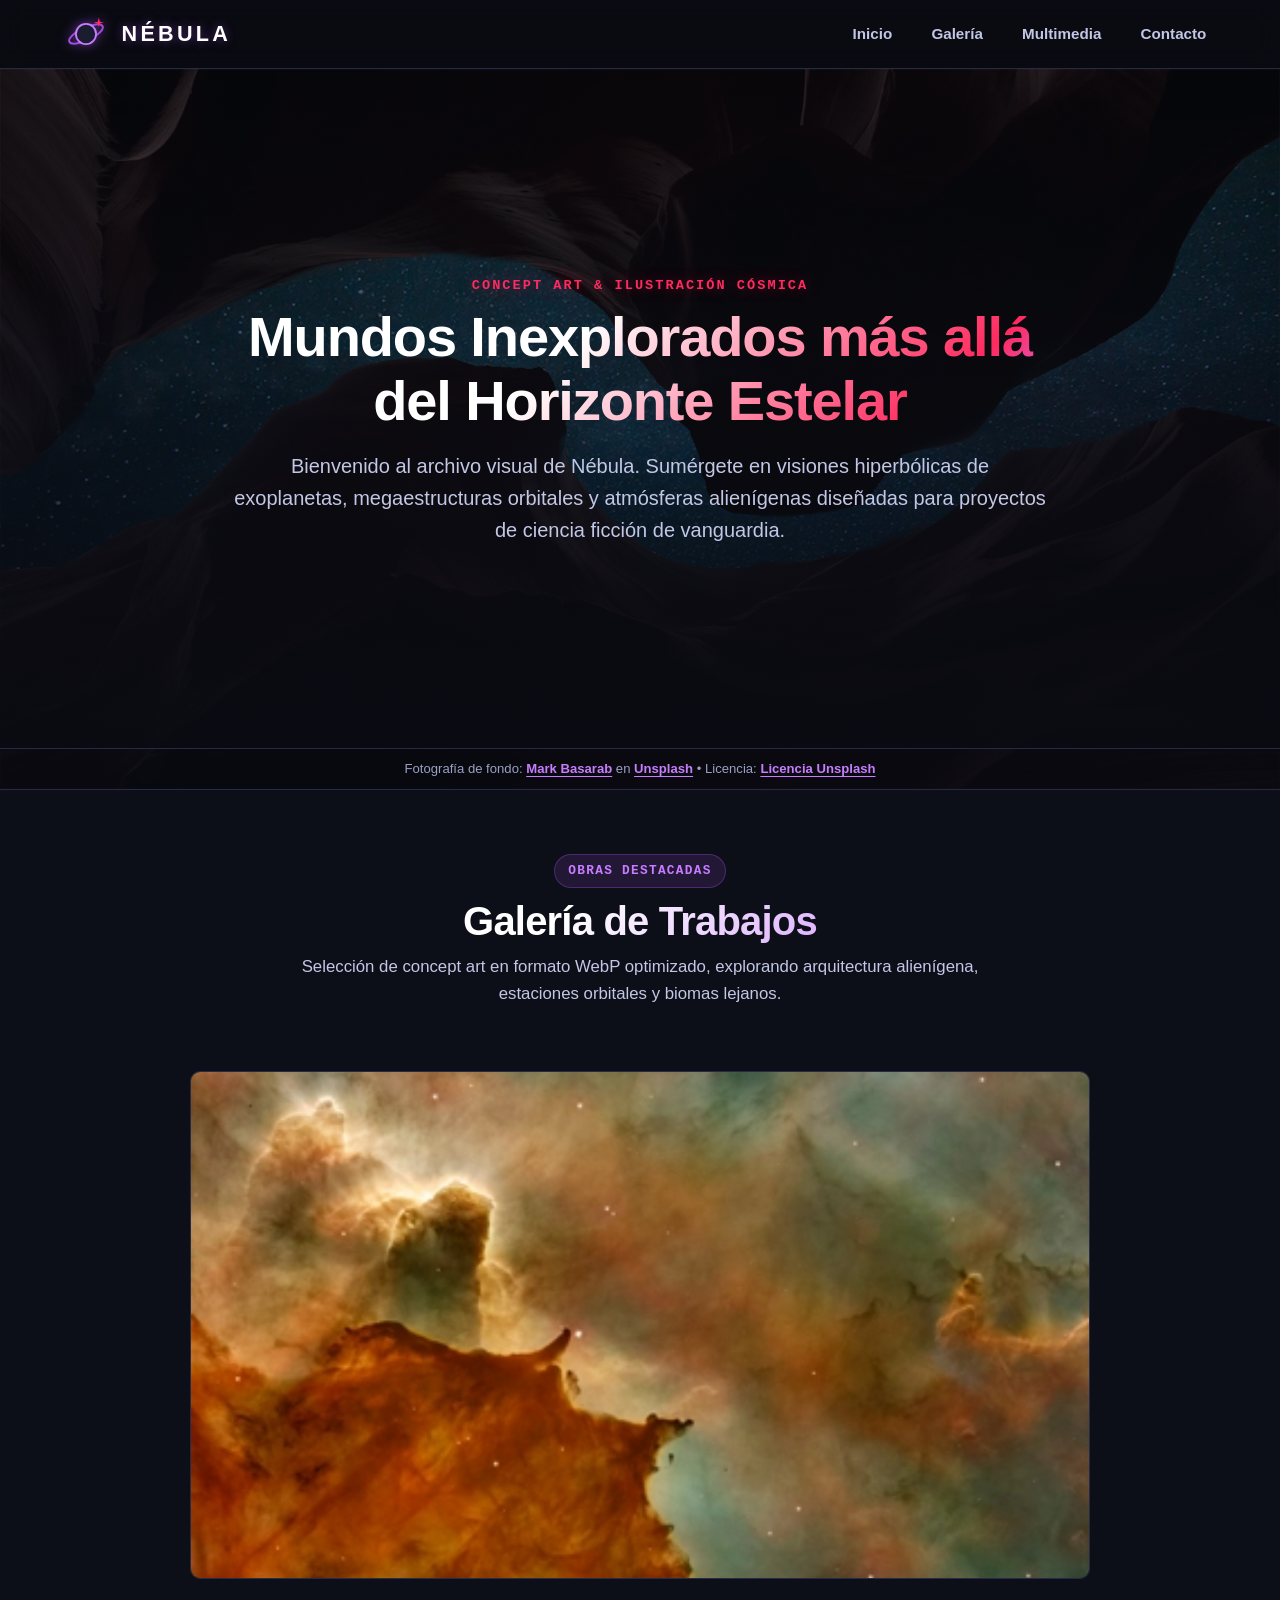
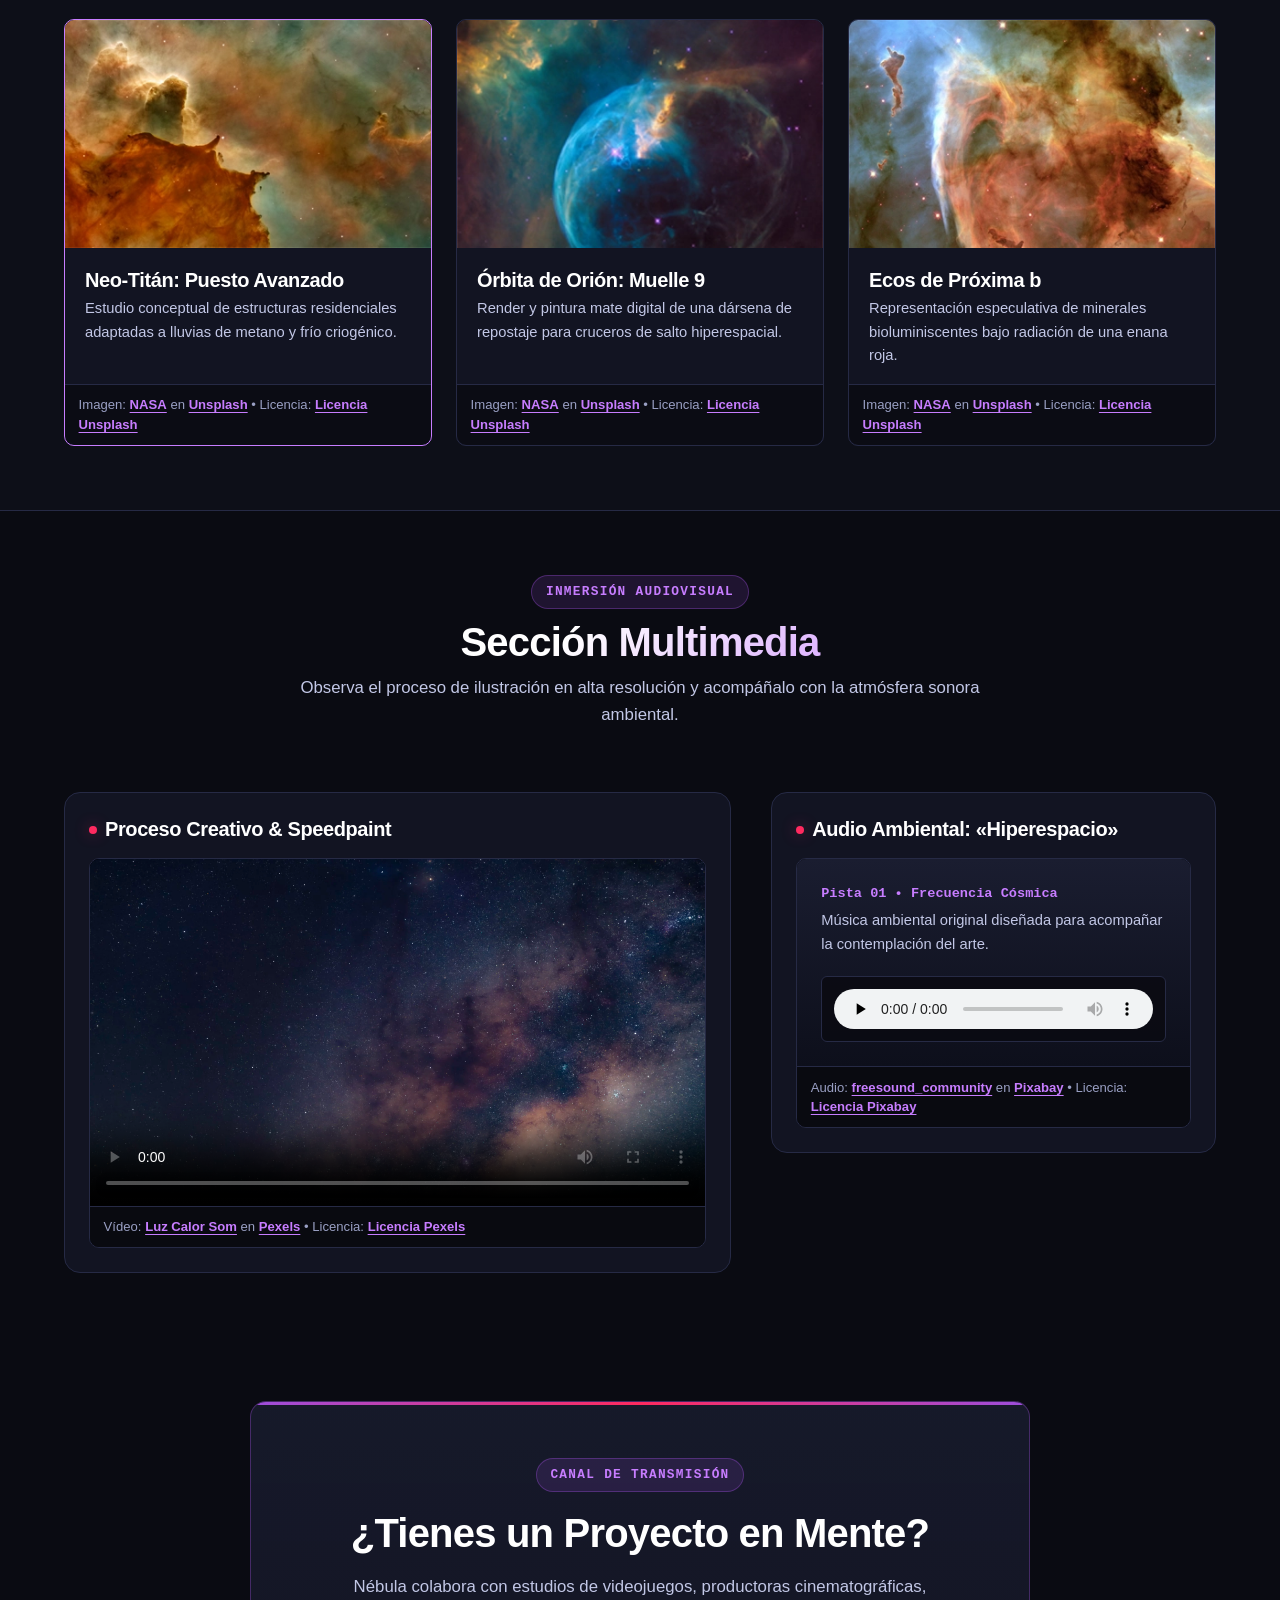
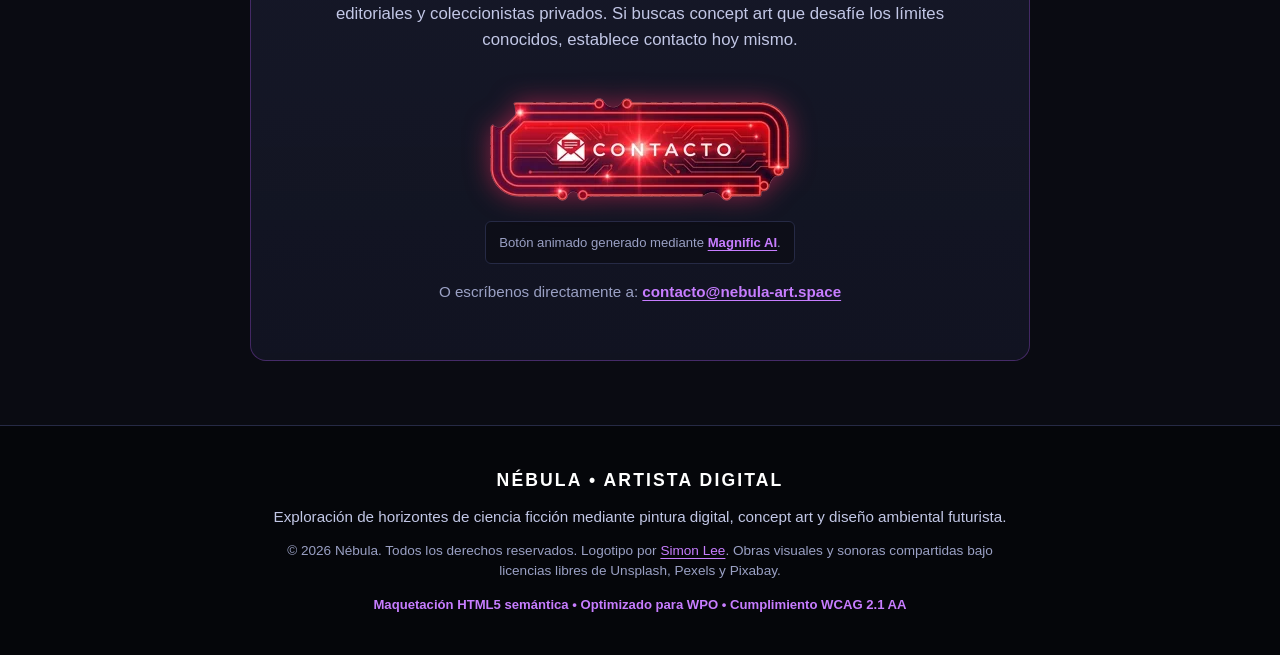
==== commit c64738b1: "feat: add landing page styles, HTML structure, and main JavaScript logic" ====
--- a/index.html
+++ b/index.html
@@ -10,6 +10,9 @@
   
   <!-- Hoja de estilos externa -->
   <link rel="stylesheet" href="css/style.css">
+
+  <!-- Script principal de interactividad -->
+  <script src="js/main.js" defer></script>
 </head>
 <body>
   <!-- ==================== HEADER ==================== -->
@@ -82,17 +85,29 @@
           </p>
         </div>
 
+        <!-- Visor principal de la galería -->
+        <div class="gallery__viewer">
+          <img id="gallery-main-img" 
+               src="assets/img/raster/thumb1.webp" 
+               alt="Neo-Titán: Puesto Avanzado" 
+               class="gallery__viewer-img">
+        </div>
+
         <div class="gallery__grid">
           <!-- Obra 1 (NASA - Unsplash) -->
-          <figure class="gallery__card">
-            <div class="gallery__img-wrapper">
-              <img src="assets/img/raster/thumb1.webp" 
-                   alt="Fotografía astronómica de nebulosa y cúmulo espacial por NASA en Unsplash" 
-                   width="400" 
-                   height="250" 
-                   loading="lazy" 
-                   class="gallery__img">
-            </div>
+          <figure class="gallery__card gallery__card--active" 
+                  data-full="assets/img/raster/thumb1.webp" 
+                  data-alt="Neo-Titán: Puesto Avanzado">
+            <button type="button" class="gallery__thumb-btn" aria-label="Ver Neo-Titán: Puesto Avanzado">
+              <div class="gallery__img-wrapper">
+                <img src="assets/img/raster/thumb1.webp" 
+                     alt="Fotografía astronómica de nebulosa y cúmulo espacial por NASA en Unsplash" 
+                     width="400" 
+                     height="250" 
+                     loading="lazy" 
+                     class="gallery__img">
+              </div>
+            </button>
             <figcaption class="gallery__caption">
               <h3 class="gallery__work-title">Neo-Titán: Puesto Avanzado</h3>
               <p class="gallery__work-desc">
@@ -106,15 +121,19 @@
           </figure>
 
           <!-- Obra 2 (NASA - Unsplash) -->
-          <figure class="gallery__card">
-            <div class="gallery__img-wrapper">
-              <img src="assets/img/raster/thumb2.webp" 
-                   alt="Imagen espacial de galaxias y estrellas lejanas capturadas por NASA en Unsplash" 
-                   width="400" 
-                   height="250" 
-                   loading="lazy" 
-                   class="gallery__img">
-            </div>
+          <figure class="gallery__card" 
+                  data-full="assets/img/raster/thumb2.webp" 
+                  data-alt="Órbita de Orión: Muelle 9">
+            <button type="button" class="gallery__thumb-btn" aria-label="Ver Órbita de Orión: Muelle 9">
+              <div class="gallery__img-wrapper">
+                <img src="assets/img/raster/thumb2.webp" 
+                     alt="Imagen espacial de galaxias y estrellas lejanas capturadas por NASA en Unsplash" 
+                     width="400" 
+                     height="250" 
+                     loading="lazy" 
+                     class="gallery__img">
+              </div>
+            </button>
             <figcaption class="gallery__caption">
               <h3 class="gallery__work-title">Órbita de Orión: Muelle 9</h3>
               <p class="gallery__work-desc">
@@ -128,15 +147,19 @@
           </figure>
 
           <!-- Obra 3 (NASA - Unsplash) -->
-          <figure class="gallery__card">
-            <div class="gallery__img-wrapper">
-              <img src="assets/img/raster/thumb3.webp" 
-                   alt="Fotografía cósmica de restos de supernova y gas interestelar por NASA en Unsplash" 
-                   width="400" 
-                   height="250" 
-                   loading="lazy" 
-                   class="gallery__img">
-            </div>
+          <figure class="gallery__card" 
+                  data-full="assets/img/raster/thumb3.webp" 
+                  data-alt="Ecos de Próxima b">
+            <button type="button" class="gallery__thumb-btn" aria-label="Ver Ecos de Próxima b">
+              <div class="gallery__img-wrapper">
+                <img src="assets/img/raster/thumb3.webp" 
+                     alt="Fotografía cósmica de restos de supernova y gas interestelar por NASA en Unsplash" 
+                     width="400" 
+                     height="250" 
+                     loading="lazy" 
+                     class="gallery__img">
+              </div>
+            </button>
             <figcaption class="gallery__caption">
               <h3 class="gallery__work-title">Ecos de Próxima b</h3>
               <p class="gallery__work-desc">
--- a/css/style.css
+++ b/css/style.css
@@ -380,13 +380,37 @@
 }
 
 /* --------------------------------------------------------------------------
-   6. GALERÍA DE TRABAJOS (ESTÁTICA, SIN HOVER DE MOVIMIENTO)
+   6. GALERÍA DE TRABAJOS (VISOR DINÁMICO Y MINIATURAS INTERACTIVAS)
    -------------------------------------------------------------------------- */
 .gallery {
   background-color: rgba(18, 20, 34, 0.4);
   border-bottom: 1px solid var(--color-border);
 }
 
+/* Visor principal */
+.gallery__viewer {
+  max-width: 900px;
+  margin: 0 auto var(--space-xl);
+  border: 1px solid var(--color-border);
+  border-radius: var(--border-radius-md);
+  overflow: hidden;
+  background-color: #05060a;
+}
+
+.gallery__viewer-img {
+  width: 100%;
+  height: auto;
+  aspect-ratio: 16 / 9;
+  object-fit: cover;
+  display: block;
+  transition: opacity 0.3s ease;
+}
+
+.gallery__viewer-img--fade {
+  opacity: 0;
+}
+
+/* Cuadrícula de miniaturas */
 .gallery__grid {
   display: grid;
   grid-template-columns: repeat(auto-fit, minmax(300px, 1fr));
@@ -401,6 +425,20 @@
   overflow: hidden;
   display: flex;
   flex-direction: column;
+  transition: border-color var(--transition-normal);
+}
+
+.gallery__card--active {
+  border-color: var(--neon-purple-light);
+}
+
+.gallery__thumb-btn {
+  width: 100%;
+  border: none;
+  background: transparent;
+  padding: 0;
+  cursor: pointer;
+  display: block;
 }
 
 .gallery__img-wrapper {
@@ -413,6 +451,14 @@
   height: auto;
   aspect-ratio: 400 / 250;
   object-fit: cover;
+  display: block;
+  transition: transform 0.3s ease;
+}
+
+/* Feedback visual en las miniaturas (:hover, transform: scale(), transition) */
+.gallery__thumb-btn:hover .gallery__img,
+.gallery__thumb-btn:focus-visible .gallery__img {
+  transform: scale(1.05);
 }
 
 .gallery__caption {
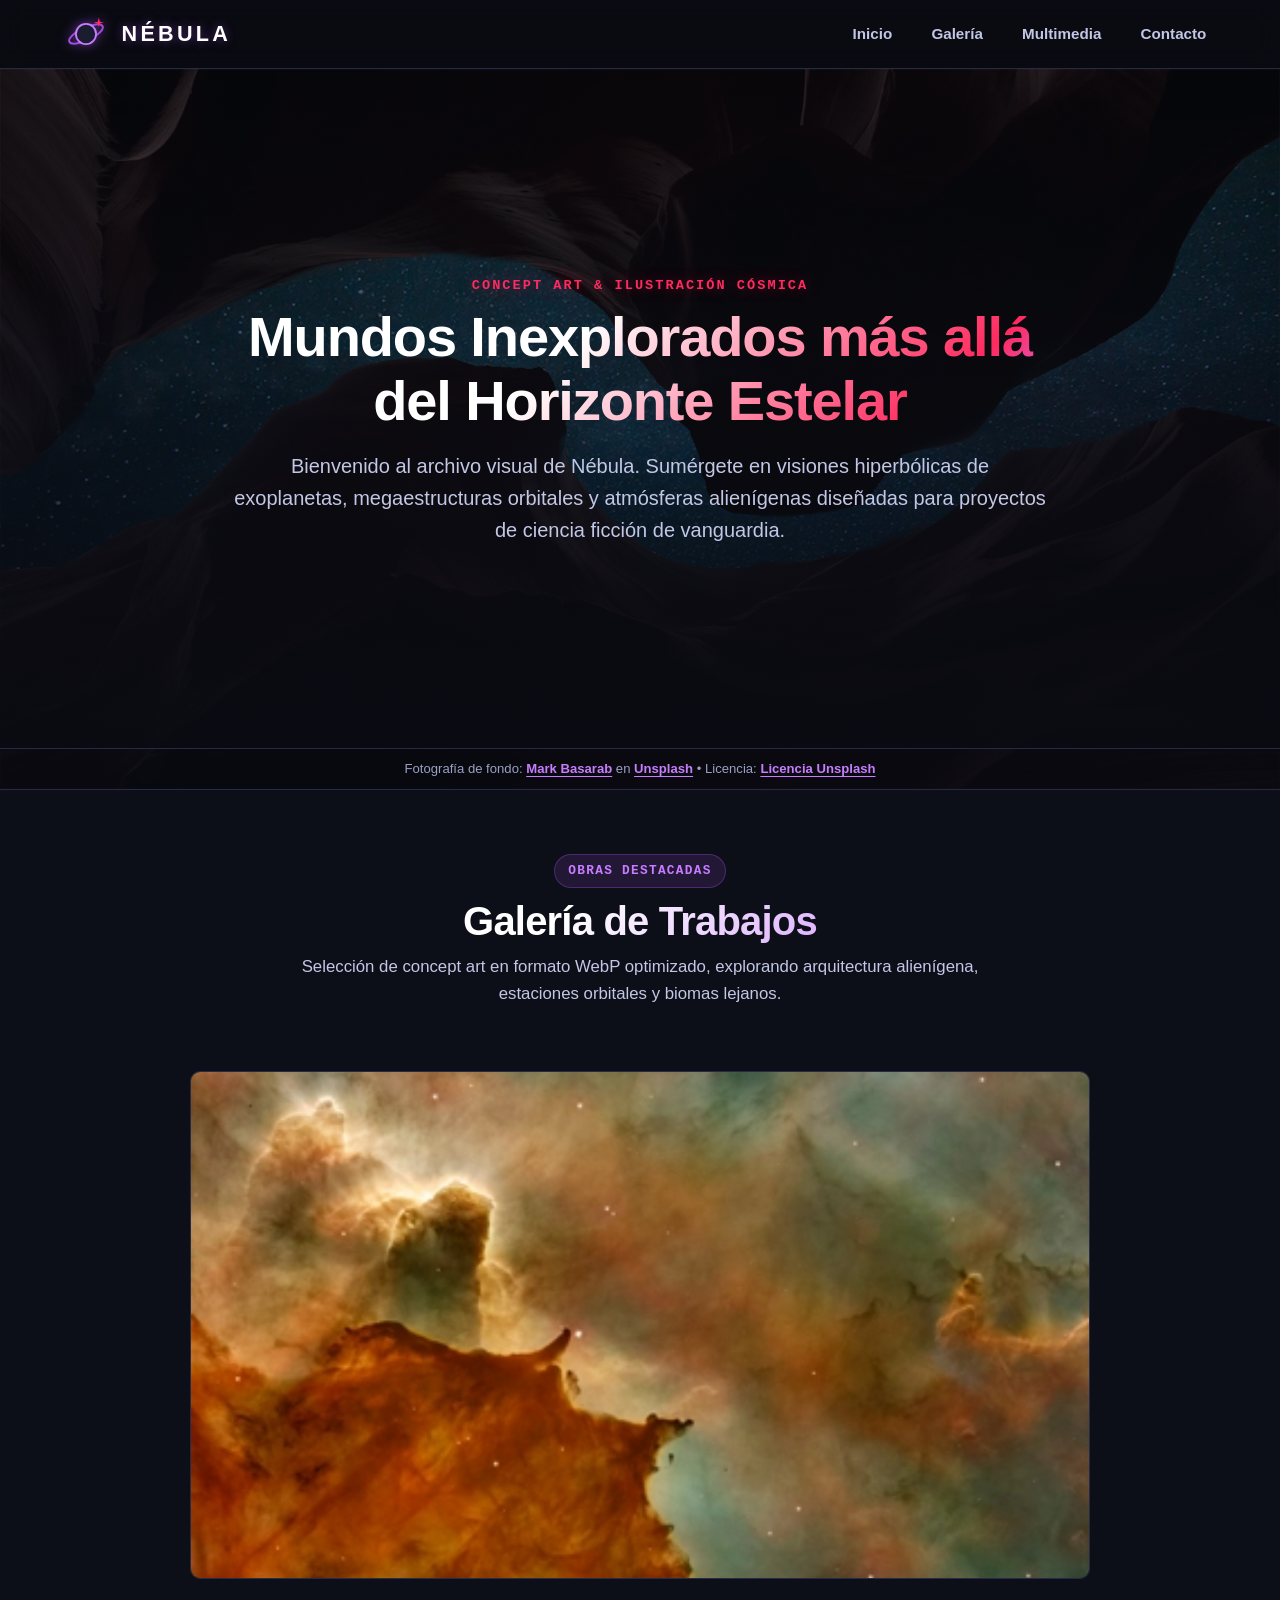
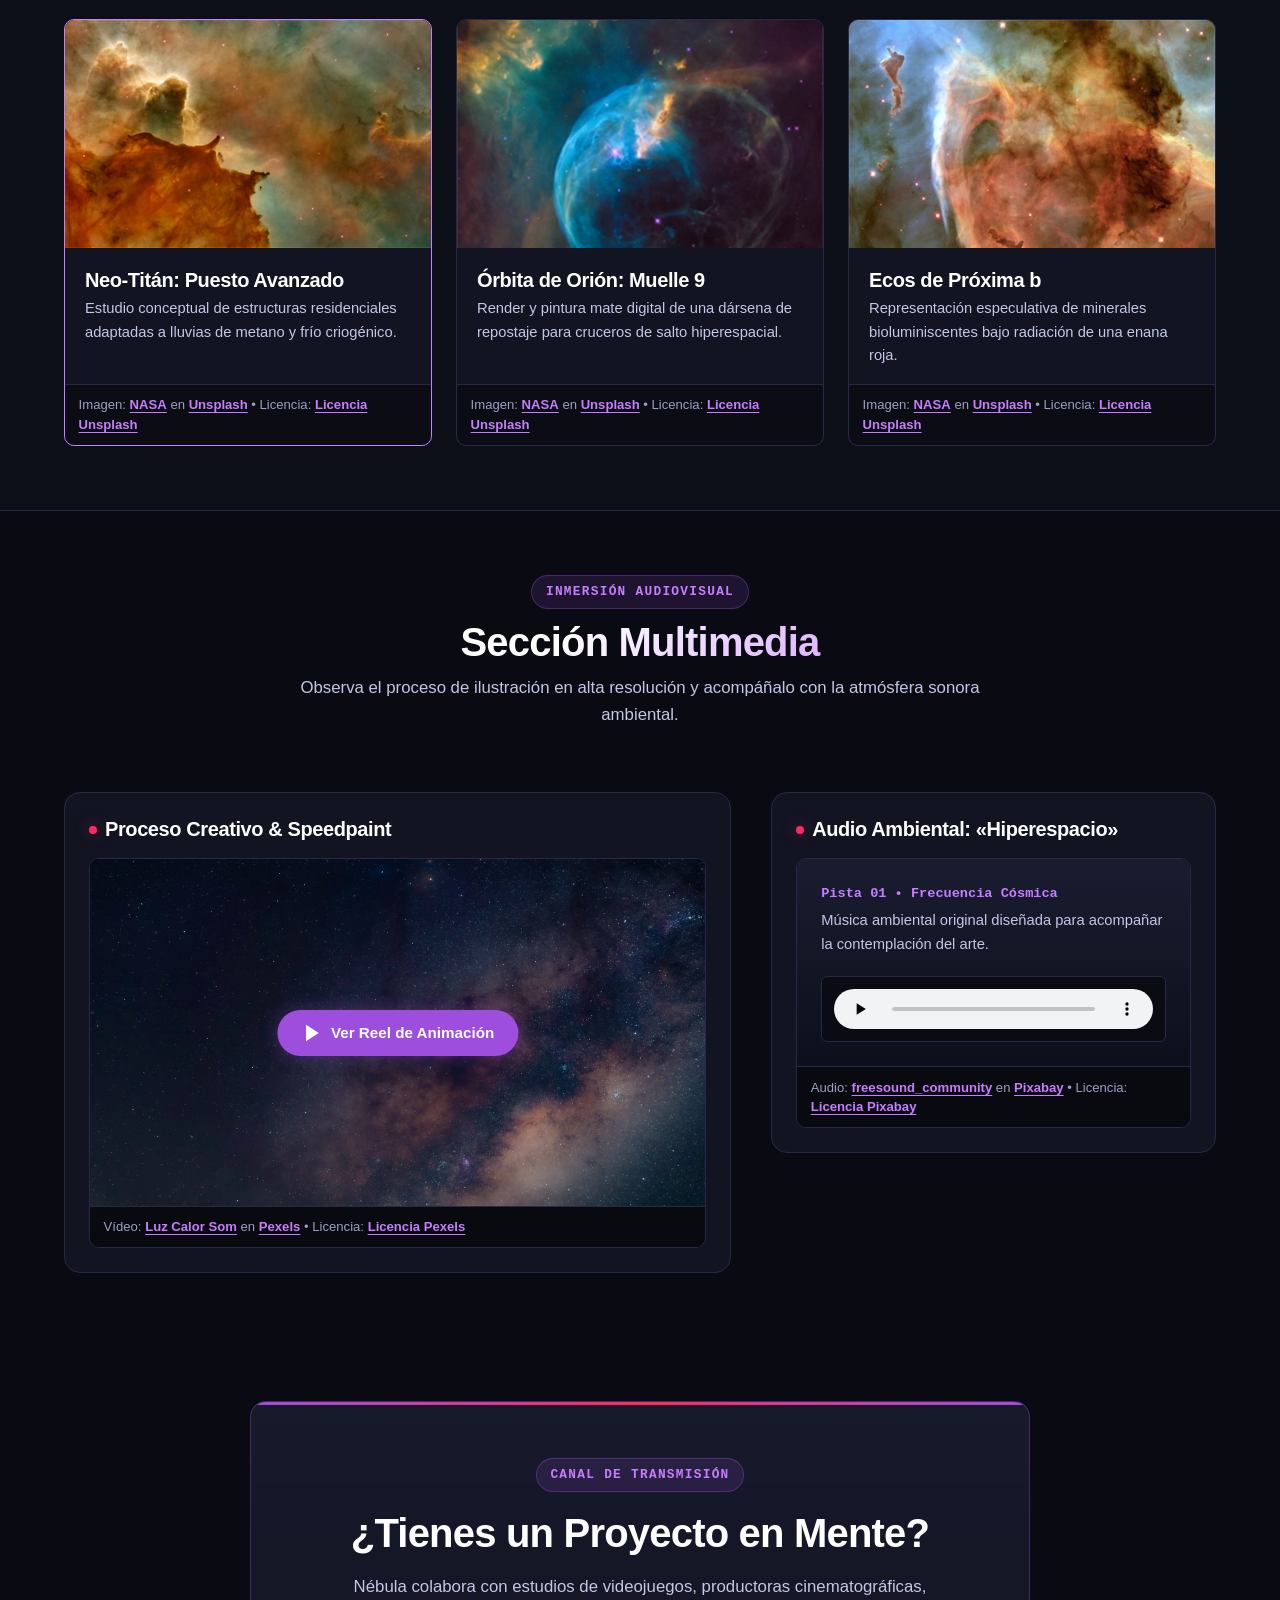
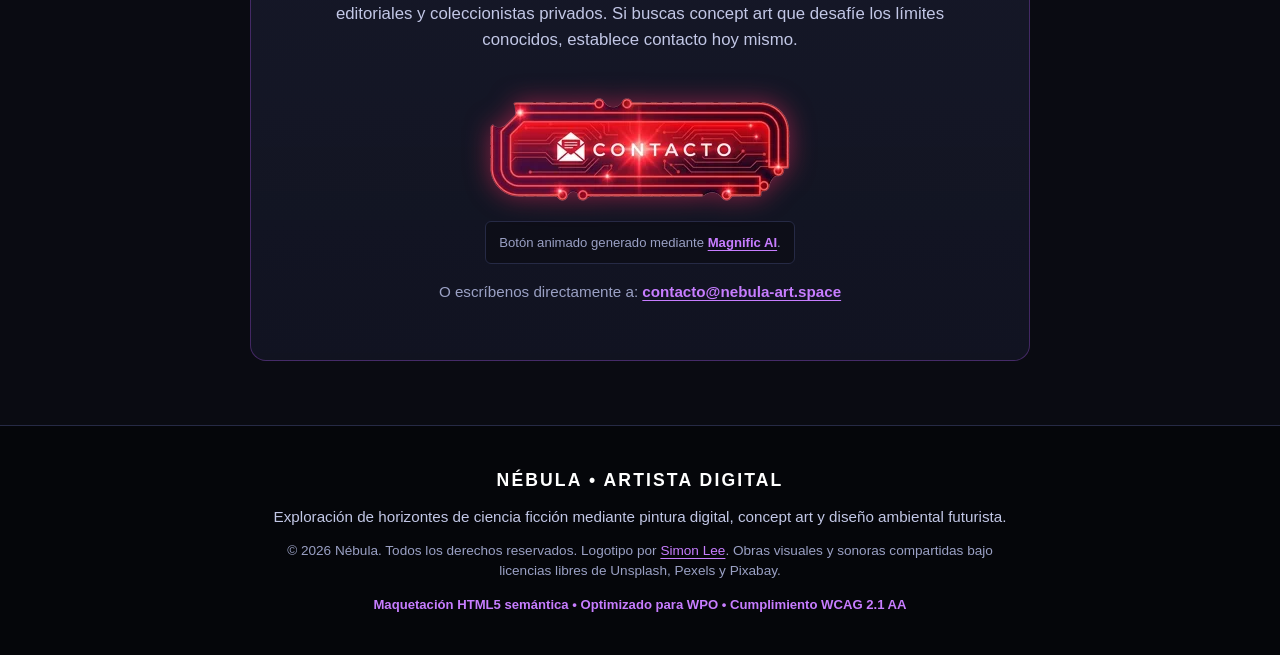
==== commit 04e18d05: "feat: add landing page layout, styles, and core script functionality" ====
--- a/index.html
+++ b/index.html
@@ -187,21 +187,26 @@
         </div>
 
         <div class="multimedia__grid">
-          <!-- Reproductor de Vídeo (Luz Calor Som - Pexels) -->
+          <!-- Reproductor de Vídeo (Modal interactivo) -->
           <article class="multimedia__item multimedia__item--video">
             <h3 class="multimedia__item-heading">Proceso Creativo &amp; Speedpaint</h3>
             <figure class="multimedia__figure">
-              <div class="multimedia__media-wrapper">
-                <video controls 
-                       poster="assets/img/poster.webp" 
-                       preload="metadata" 
-                       class="multimedia__video">
-                  <source src="assets/video/video.mp4" type="video/mp4">
-                  <p>
-                    Tu navegador no soporta el elemento de vídeo HTML5. 
-                    Puedes <a href="assets/video/video.mp4">descargar el vídeo en MP4</a>.
-                  </p>
-                </video>
+              <div class="video-preview">
+                <img src="assets/img/poster.webp" 
+                     alt="Portada del Reel de Animación" 
+                     width="800" 
+                     height="450" 
+                     class="video-preview__img">
+                <button type="button" 
+                        id="open-video-btn" 
+                        class="video-preview__btn" 
+                        aria-haspopup="dialog" 
+                        aria-controls="video-modal">
+                  <svg class="video-preview__icon" viewBox="0 0 24 24" width="22" height="22" fill="currentColor" aria-hidden="true">
+                    <polygon points="5 3 19 12 5 21 5 3"></polygon>
+                  </svg>
+                  Ver Reel de Animación
+                </button>
               </div>
               <figcaption class="attribution">
                 Vídeo: <a href="https://www.pexels.com/es-es/@luz-calor-som-99374650/" target="_blank" rel="noopener noreferrer">Luz Calor Som</a> en <a href="https://www.pexels.com/es-es/" target="_blank" rel="noopener noreferrer">Pexels</a> &bull; 
@@ -276,6 +281,23 @@
         </div>
       </div>
     </section>
+
+    <!-- Modal de Vídeo Programático -->
+    <div id="video-modal" class="modal" role="dialog" aria-modal="true" aria-labelledby="modal-video-title" hidden>
+      <div class="modal__overlay" id="modal-overlay"></div>
+      <div class="modal__content">
+        <div class="modal__header">
+          <h3 id="modal-video-title" class="modal__title">Reel de Animación</h3>
+          <button type="button" id="close-video-btn" class="modal__close-btn" aria-label="Cerrar modal">&times;</button>
+        </div>
+        <div class="modal__body">
+          <video id="modal-video" controls preload="metadata" class="modal__video">
+            <source src="assets/video/video.mp4" type="video/mp4">
+            <p>Tu navegador no soporta el vídeo HTML5.</p>
+          </video>
+        </div>
+      </div>
+    </div>
   </main>
 
   <!-- ==================== FOOTER ==================== -->
--- a/css/style.css
+++ b/css/style.css
@@ -538,15 +538,117 @@
   background-color: #05060a;
 }
 
-.multimedia__media-wrapper {
+/* Vista previa del vídeo y botón de impacto */
+.video-preview {
+  position: relative;
+  overflow: hidden;
   background-color: #000000;
 }
 
-.multimedia__video {
+.video-preview__img {
   width: 100%;
   height: auto;
   aspect-ratio: 16 / 9;
-  display: block;
+  object-fit: cover;
+  display: block;
+  opacity: 0.85;
+}
+
+.video-preview__btn {
+  position: absolute;
+  top: 50%;
+  left: 50%;
+  transform: translate(-50%, -50%);
+  display: inline-flex;
+  align-items: center;
+  gap: 0.5rem;
+  padding: 0.75rem 1.5rem;
+  background-color: var(--neon-purple);
+  color: #ffffff;
+  border: none;
+  border-radius: 999px;
+  font-weight: 700;
+  font-size: 0.95rem;
+  cursor: pointer;
+  box-shadow: var(--glow-purple);
+  min-height: 44px;
+  transition: background-color var(--transition-normal), transform var(--transition-normal);
+}
+
+.video-preview__btn:hover,
+.video-preview__btn:focus-visible {
+  background-color: var(--neon-purple-light);
+  transform: translate(-50%, -50%) scale(1.05);
+}
+
+/* Ventana modal */
+.modal {
+  position: fixed;
+  inset: 0;
+  z-index: 2000;
+  display: flex;
+  align-items: center;
+  justify-content: center;
+  padding: var(--space-md);
+}
+
+.modal[hidden] {
+  display: none;
+}
+
+.modal__overlay {
+  position: absolute;
+  inset: 0;
+  background-color: rgba(5, 6, 10, 0.85);
+}
+
+.modal__content {
+  position: relative;
+  z-index: 1;
+  width: 100%;
+  max-width: 800px;
+  background-color: var(--color-bg-surface);
+  border: 1px solid var(--color-border);
+  border-radius: var(--border-radius-md);
+  overflow: hidden;
+}
+
+.modal__header {
+  display: flex;
+  align-items: center;
+  justify-content: space-between;
+  padding: 0.75rem 1.25rem;
+  border-bottom: 1px solid var(--color-border);
+}
+
+.modal__title {
+  font-size: 1.1rem;
+  color: #ffffff;
+}
+
+.modal__close-btn {
+  background: transparent;
+  border: none;
+  color: var(--text-secondary);
+  font-size: 1.75rem;
+  line-height: 1;
+  cursor: pointer;
+  min-width: 44px;
+  min-height: 44px;
+  display: flex;
+  align-items: center;
+  justify-content: center;
+}
+
+.modal__close-btn:hover {
+  color: var(--neon-red);
+}
+
+.modal__video {
+  width: 100%;
+  aspect-ratio: 16 / 9;
+  display: block;
+  background-color: #000000;
 }
 
 .multimedia__audio-card {
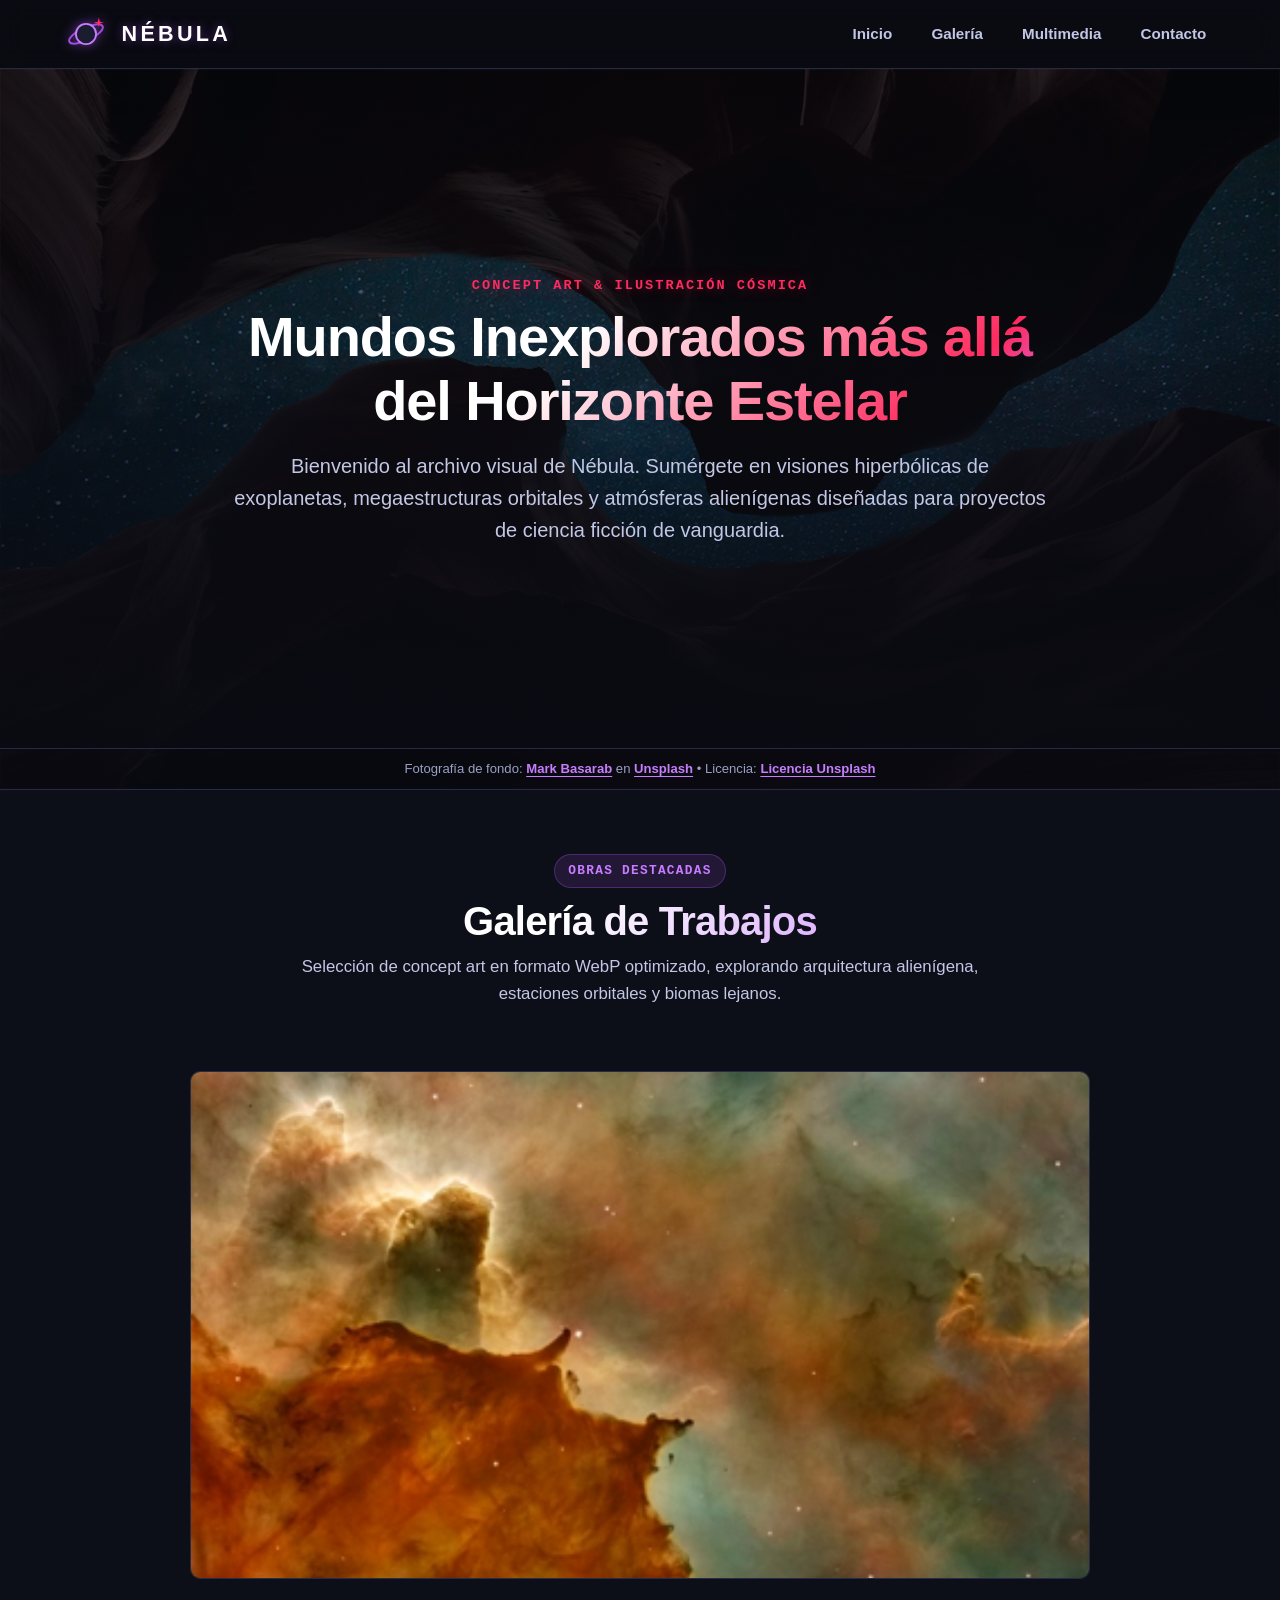
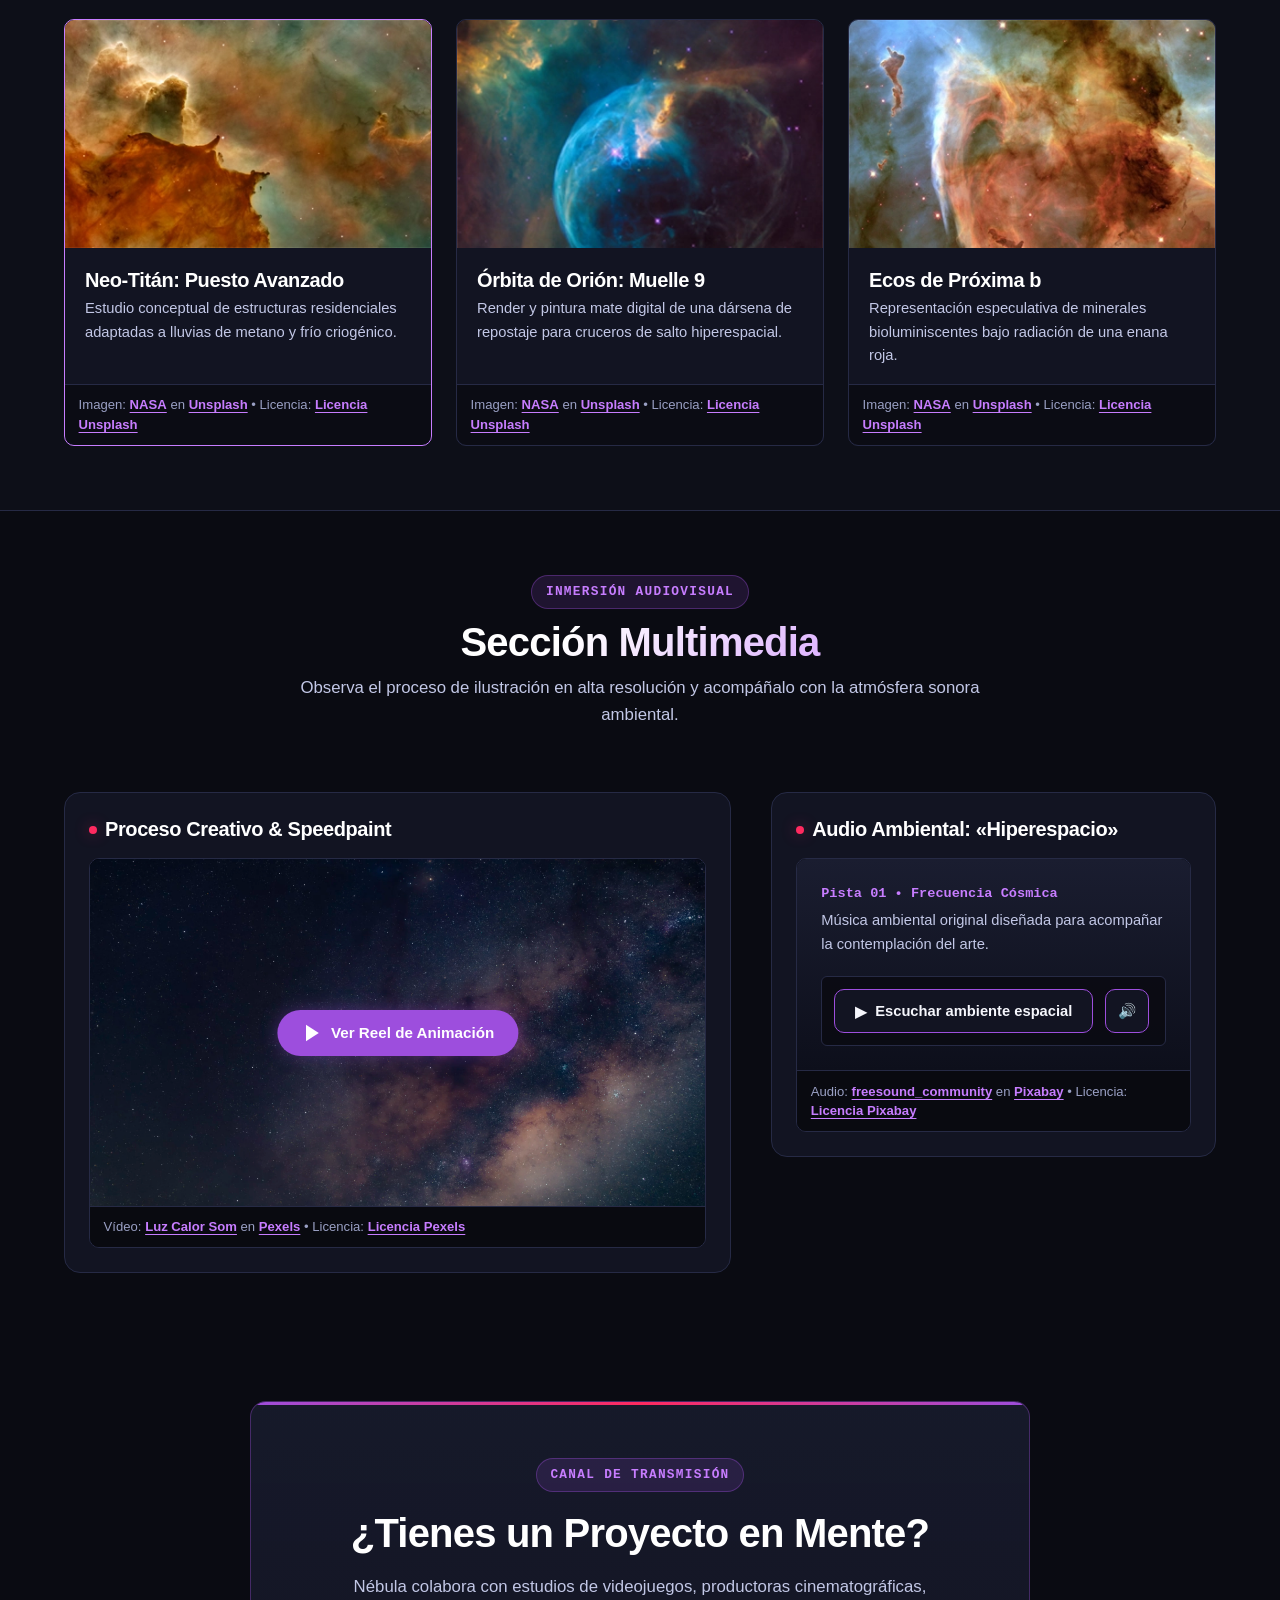
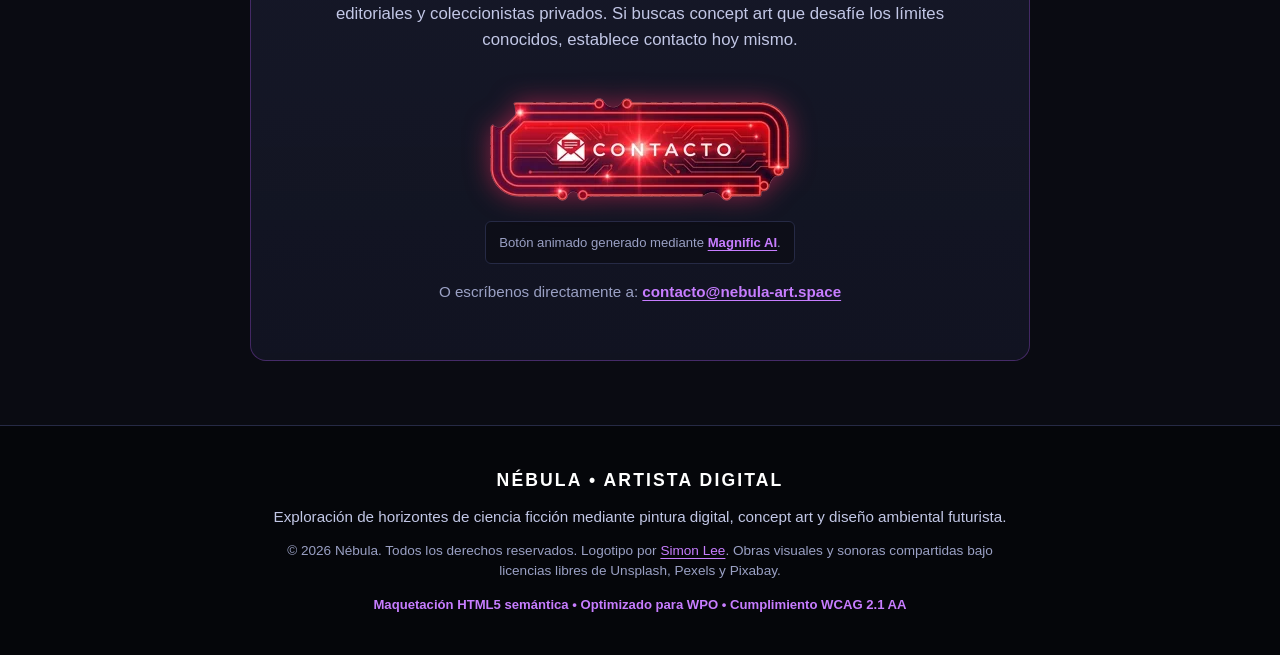
==== commit 9bd82de0: "feat: implement landing page layout with custom CSS and interactive JS features" ====
--- a/index.html
+++ b/index.html
@@ -225,13 +225,22 @@
                   <p class="multimedia__audio-note">Música ambiental original diseñada para acompañar la contemplación del arte.</p>
                 </div>
                 <div class="multimedia__audio-player-wrapper">
-                  <audio controls preload="none" class="multimedia__audio">
+                  <!-- Audio con controles nativos ocultos -->
+                  <audio id="ambient-audio" preload="none">
                     <source src="assets/audio/audio.mp3" type="audio/mpeg">
-                    <p>
-                      Tu navegador no soporta el reproductor de audio HTML5. 
-                      Puedes <a href="assets/audio/audio.mp3">descargar la pista en MP3</a>.
-                    </p>
+                    <p>Tu navegador no soporta el reproductor de audio HTML5.</p>
                   </audio>
+
+                  <!-- Botones personalizados gestionados por JS -->
+                  <div class="audio-controls">
+                    <button type="button" id="audio-toggle-btn" class="audio-btn" aria-label="Reproducir o pausar audio de ambiente">
+                      <span id="audio-btn-icon" aria-hidden="true">▶</span>
+                      <span id="audio-btn-text">Escuchar ambiente espacial</span>
+                    </button>
+                    <button type="button" id="audio-mute-btn" class="audio-btn audio-btn--mute" aria-label="Silenciar o activar sonido">
+                      <span id="audio-mute-icon" aria-hidden="true">🔊</span>
+                    </button>
+                  </div>
                 </div>
               </div>
               <figcaption class="attribution">
--- a/css/style.css
+++ b/css/style.css
@@ -680,10 +680,39 @@
   border: 1px solid var(--color-border);
 }
 
-.multimedia__audio {
-  width: 100%;
-  height: 40px;
-  display: block;
+/* Controles de audio personalizados */
+.audio-controls {
+  display: flex;
+  gap: 0.75rem;
+  align-items: center;
+}
+
+.audio-btn {
+  display: inline-flex;
+  align-items: center;
+  justify-content: center;
+  gap: 0.5rem;
+  padding: 0.75rem 1.25rem;
+  background-color: var(--color-bg-surface);
+  border: 1px solid var(--neon-purple);
+  color: var(--text-primary);
+  border-radius: var(--border-radius-md);
+  font-weight: 600;
+  font-size: 0.92rem;
+  cursor: pointer;
+  min-height: 44px;
+  transition: background-color var(--transition-normal), border-color var(--transition-normal);
+}
+
+.audio-btn:hover,
+.audio-btn:focus-visible {
+  background-color: var(--neon-purple);
+  color: #ffffff;
+}
+
+.audio-btn--mute {
+  padding: 0.75rem;
+  min-width: 44px;
 }
 
 /* --------------------------------------------------------------------------
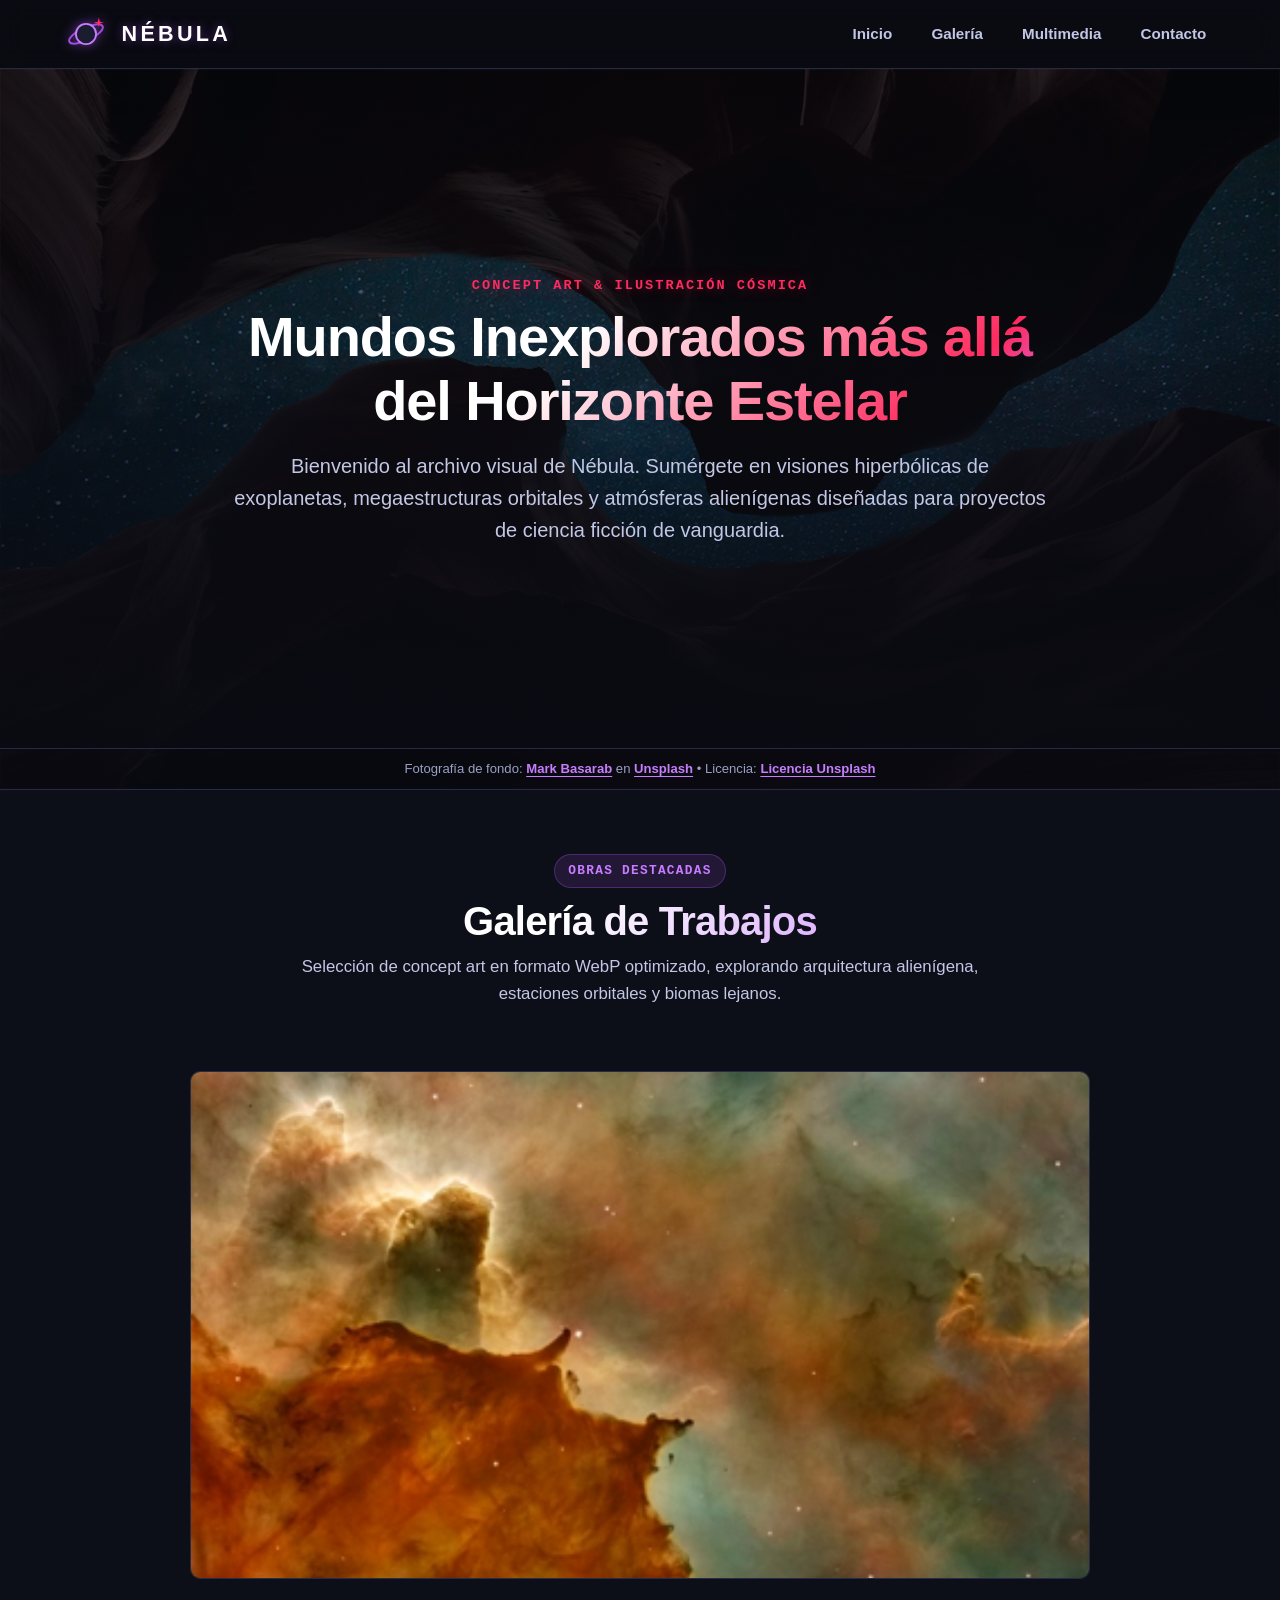
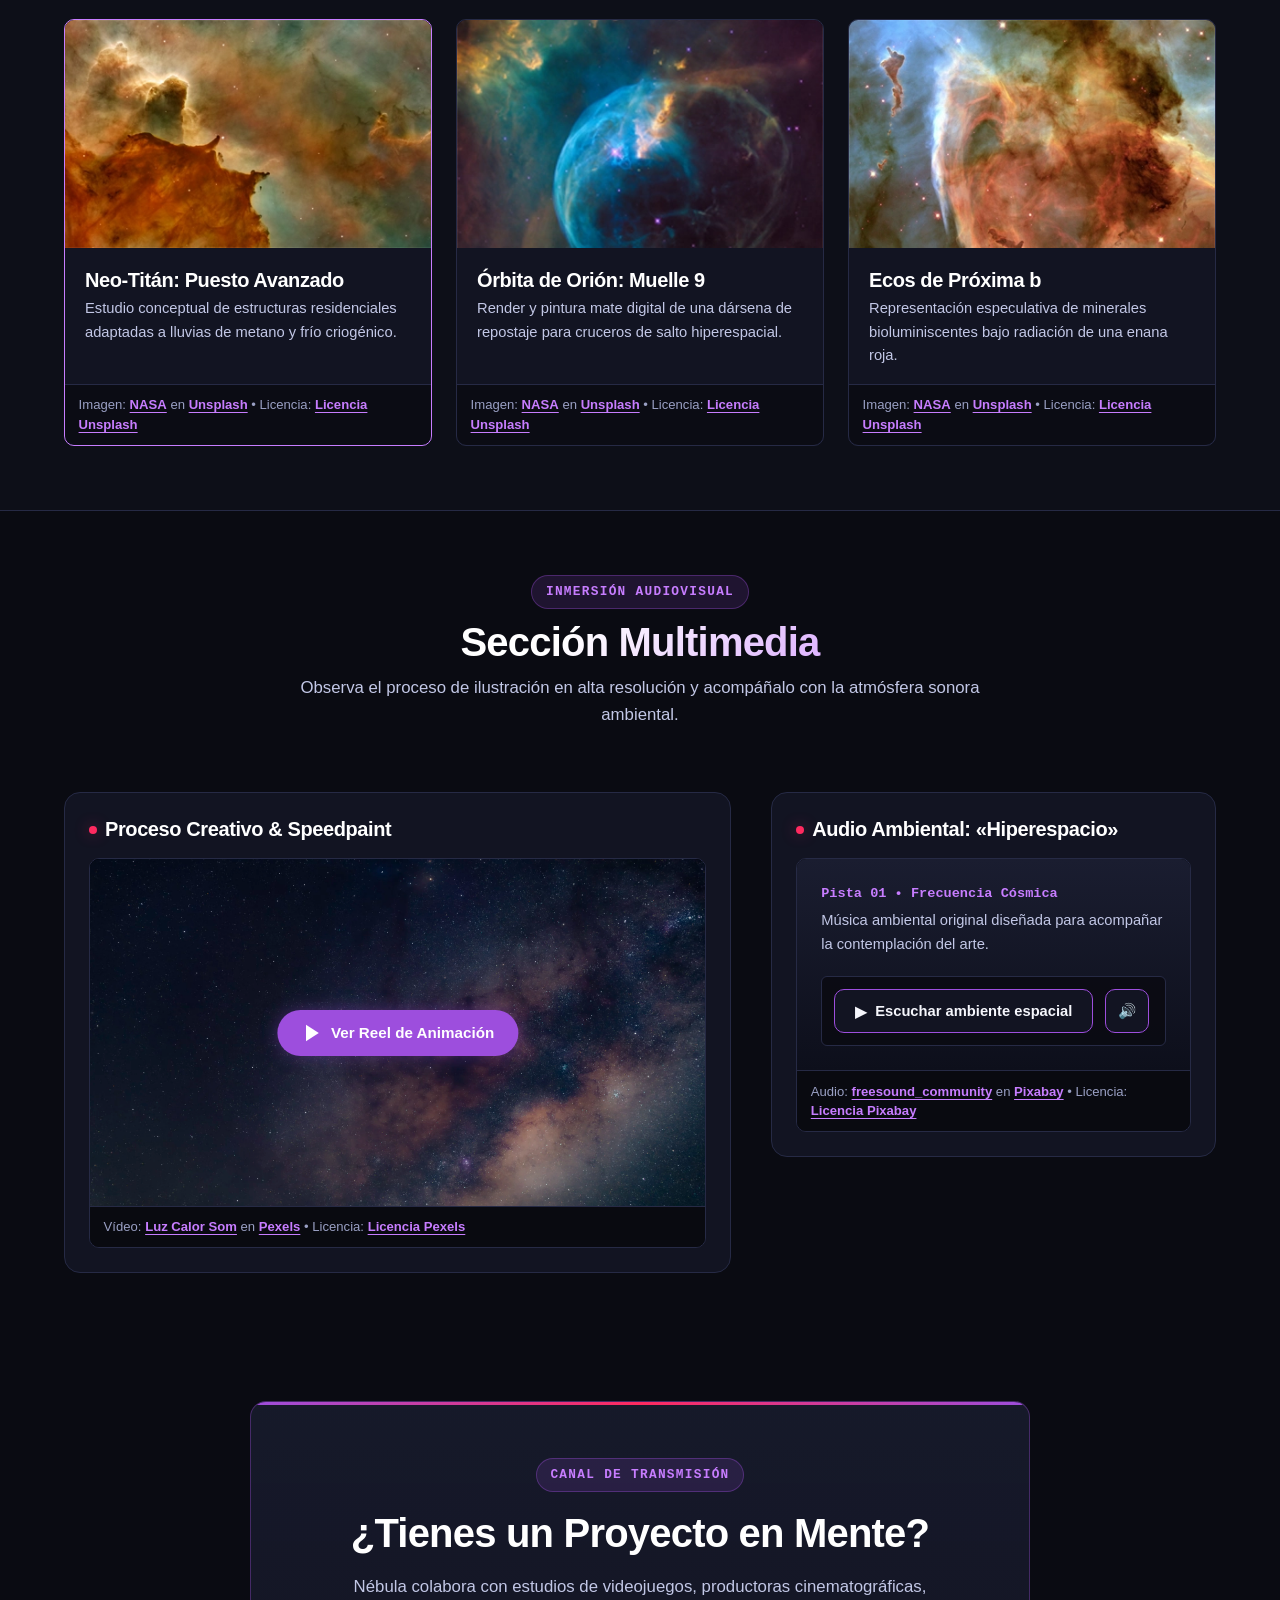
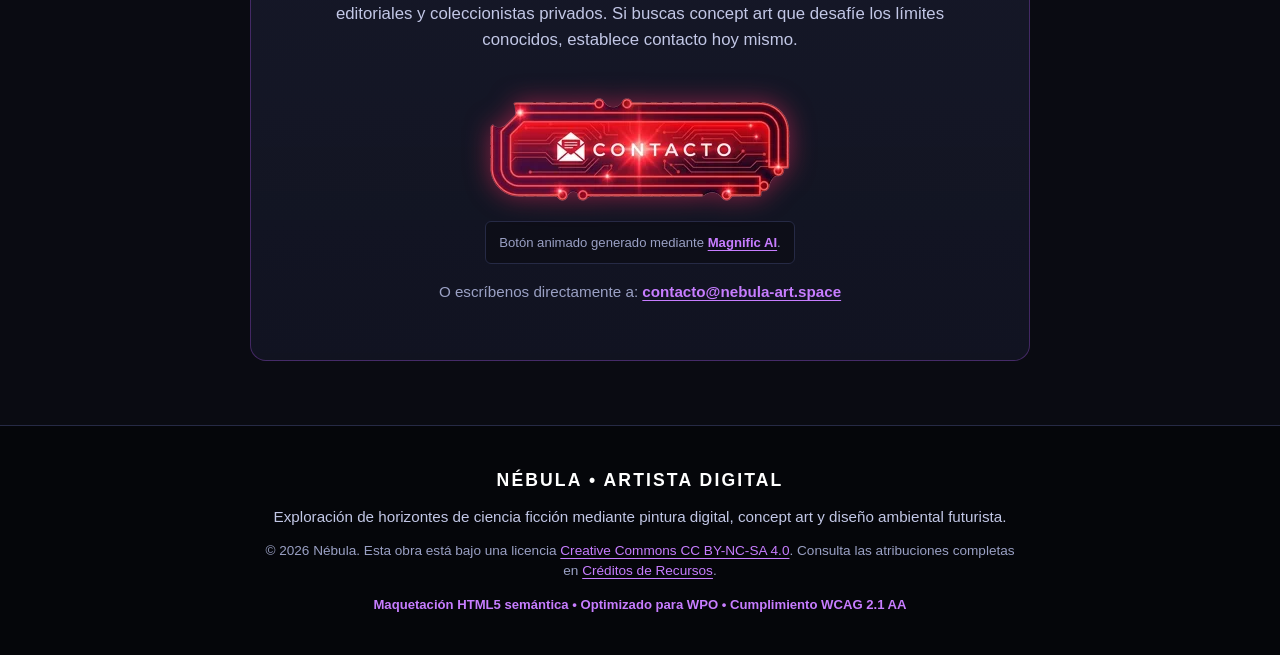
==== commit 9df6dfeb: "feat: add credits page and intellectual property documentation" ====
--- a/index.html
+++ b/index.html
@@ -317,7 +317,8 @@
         Exploración de horizontes de ciencia ficción mediante pintura digital, concept art y diseño ambiental futurista.
       </p>
       <p class="site-footer__copy">
-        &copy; 2026 Nébula. Todos los derechos reservados. Logotipo por <a href="https://unsplash.com/es/@simonppt" target="_blank" rel="noopener noreferrer">Simon Lee</a>. Obras visuales y sonoras compartidas bajo licencias libres de Unsplash, Pexels y Pixabay.
+        &copy; 2026 Nébula. Esta obra está bajo una licencia <a href="https://creativecommons.org/licenses/by-nc-sa/4.0/deed.es" target="_blank" rel="license noopener noreferrer">Creative Commons CC BY-NC-SA 4.0</a>. 
+        Consulta las atribuciones completas en <a href="credits.html">Créditos de Recursos</a>.
       </p>
       <p class="site-footer__standards">
         Maquetación HTML5 semántica &bull; Optimizado para WPO &bull; Cumplimiento WCAG 2.1 AA
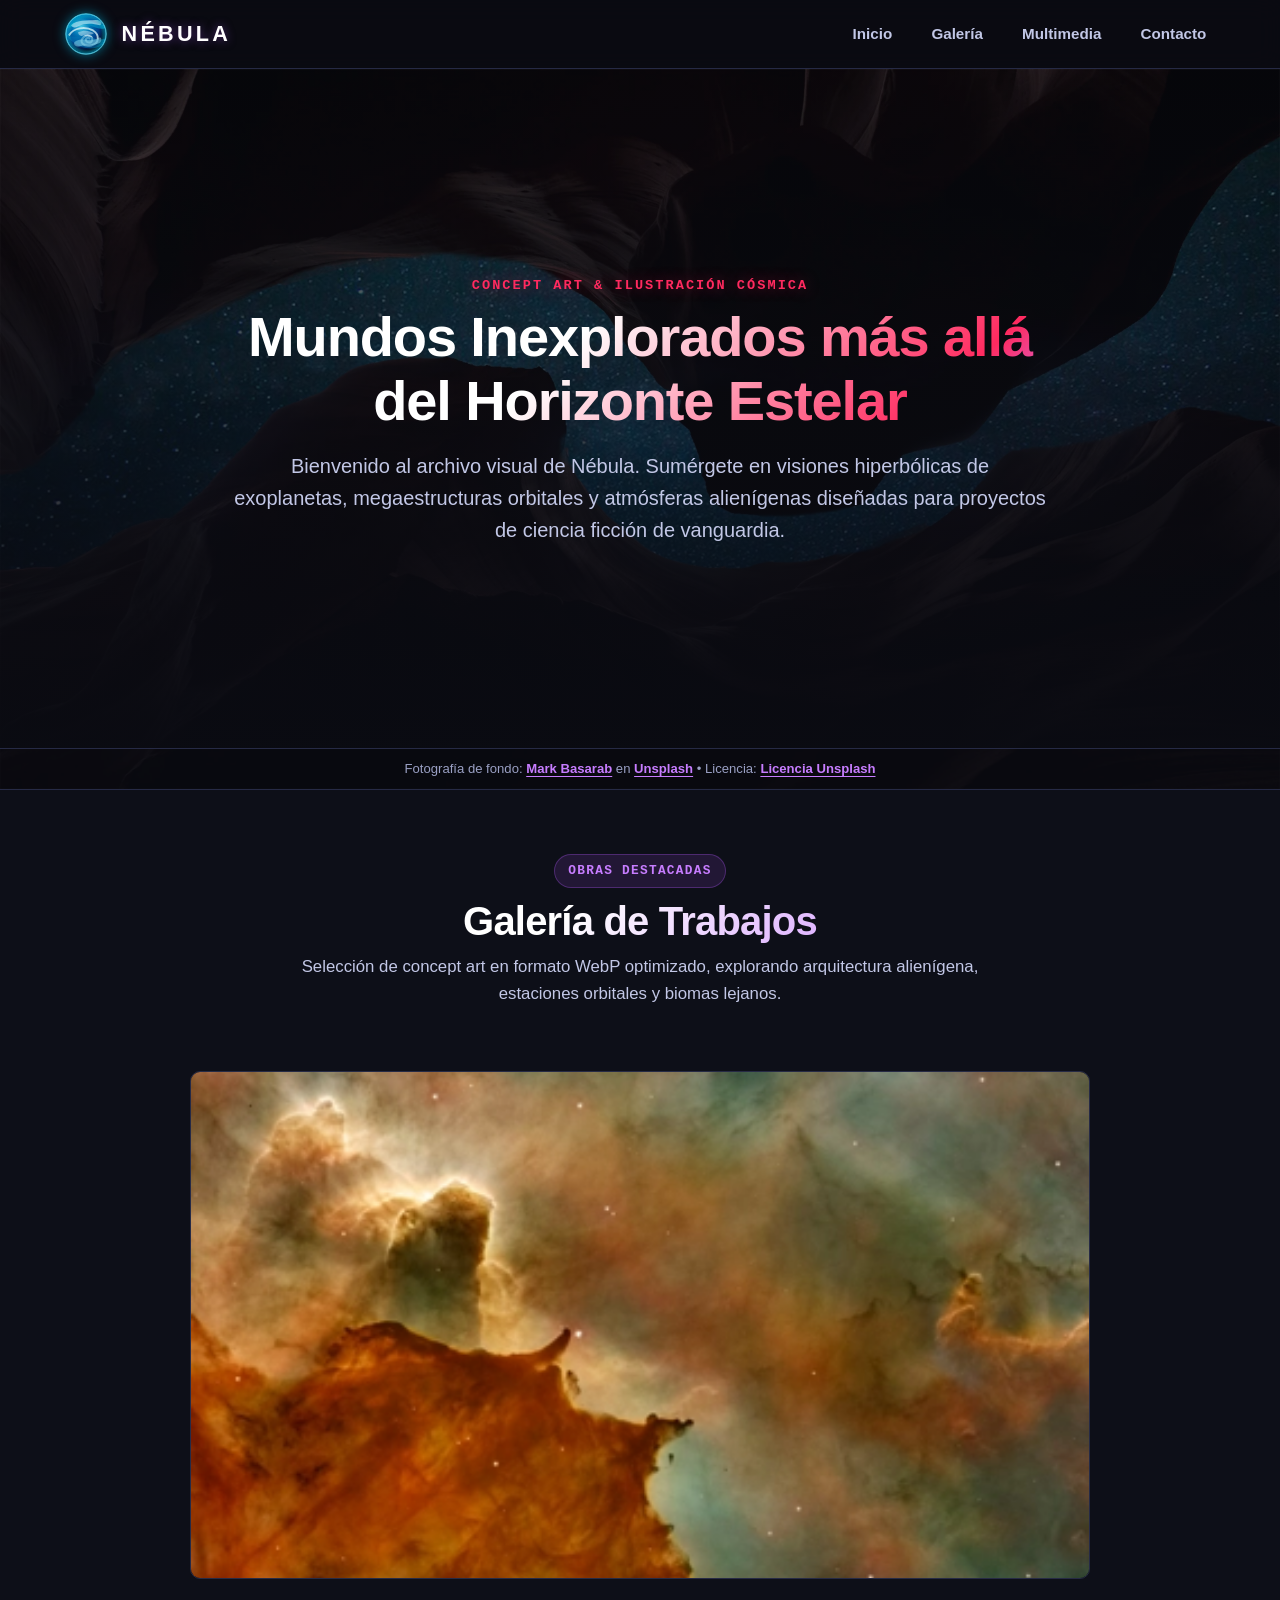
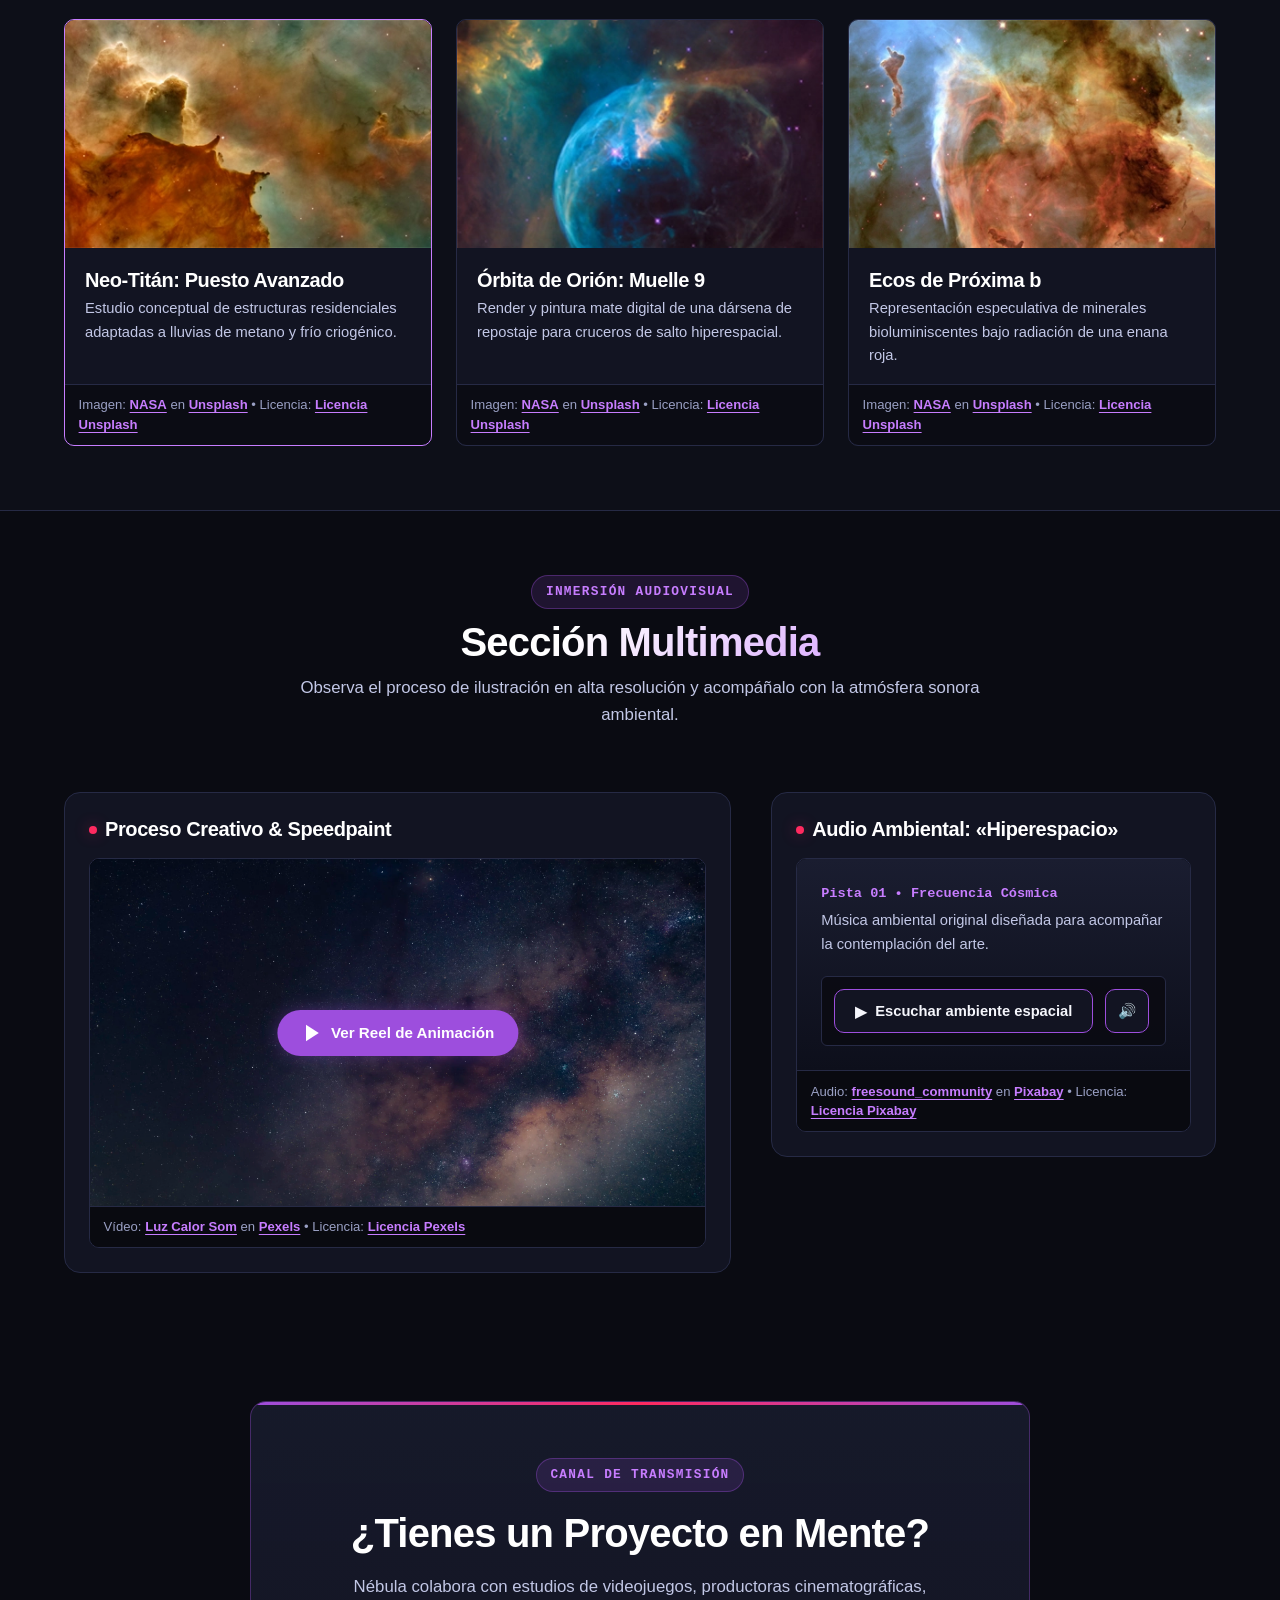
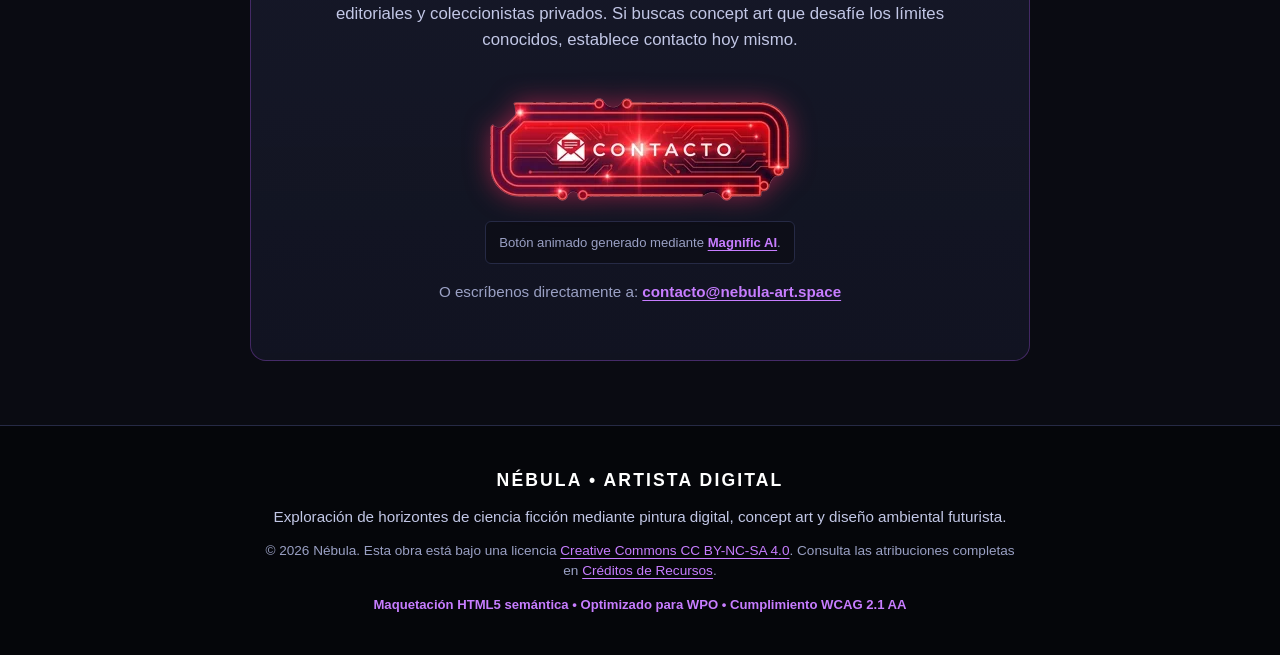
==== commit ff375c62: "feat: add external stylesheet and update project documentation and credits" ====
--- a/index.html
+++ b/index.html
@@ -20,11 +20,36 @@
     <div class="container site-header__container">
       <a href="#inicio" class="site-header__brand" aria-label="Nébula - Página de inicio">
         <!-- Logotipo en SVG inline integrado directamente en el DOM -->
-        <svg class="site-header__logo-svg" viewBox="0 0 48 48" width="44" height="44" role="img" aria-labelledby="logo-title">
+        <svg class="site-header__logo-svg" viewBox="0 0 100 100" width="44" height="44" role="img" aria-labelledby="logo-title">
           <title id="logo-title">Logotipo de Nébula</title>
-          <ellipse class="logo-svg__orbit" cx="24" cy="24" rx="20" ry="7" transform="rotate(-25 24 24)" />
-          <circle class="logo-svg__planet" cx="24" cy="24" r="11" />
-          <polygon class="logo-svg__star" points="38,6 39.2,10.5 43.5,11.5 39.2,12.5 38,17 36.8,12.5 32.5,11.5 36.8,10.5" />
+          <defs>
+            <clipPath id="nebula-sphere-clip">
+              <circle cx="50" cy="50" r="46" />
+            </clipPath>
+            <radialGradient id="nebula-sphere-base" cx="38%" cy="32%" r="62%">
+              <stop offset="0%" stop-color="#48cae4" />
+              <stop offset="35%" stop-color="#0077b6" />
+              <stop offset="70%" stop-color="#023e8a" />
+              <stop offset="100%" stop-color="#03071e" />
+            </radialGradient>
+            <radialGradient id="nebula-atmosphere-glow" cx="50%" cy="50%" r="50%">
+              <stop offset="75%" stop-color="#00f5d4" stop-opacity="0" />
+              <stop offset="94%" stop-color="#00b4d8" stop-opacity="0.5" />
+              <stop offset="100%" stop-color="#90e0ef" stop-opacity="0.9" />
+            </radialGradient>
+          </defs>
+          <circle cx="50" cy="50" r="46" fill="url(#nebula-sphere-base)" />
+          <g clip-path="url(#nebula-sphere-clip)">
+            <path d="M 6,36 C 20,18 42,16 68,24 C 84,30 92,26 95,34 C 88,44 72,34 54,30 C 34,26 18,36 6,36 Z" fill="#0096c7" opacity="0.65" />
+            <path d="M 16,30 C 30,16 52,20 72,18 C 84,18 90,24 82,30 C 66,26 48,24 34,32 C 24,38 18,34 16,30 Z" fill="#caf0f8" opacity="0.6" />
+            <path d="M 12,52 C 22,36 48,32 66,42 C 82,52 80,72 62,76 C 44,80 34,68 44,58 C 52,50 66,54 64,64 C 62,72 52,70 50,65 C 48,60 55,57 58,60" fill="none" stroke="#e0f7fa" stroke-width="4.5" stroke-linecap="round" opacity="0.75" />
+            <path d="M 4,50 C 22,64 45,48 70,60 C 86,68 94,56 96,62 C 92,76 72,86 50,82 C 30,78 14,66 4,50 Z" fill="#0077b6" opacity="0.55" />
+            <path d="M 24,68 C 38,56 62,68 76,60 C 84,54 88,62 82,70 C 68,78 50,74 36,78 C 28,80 20,74 24,68 Z" fill="#90e0ef" opacity="0.5" />
+            <path class="logo-svg__glow" d="M 32,46 C 45,40 58,42 68,48 C 64,54 52,50 42,54 C 36,56 32,50 32,46 Z" fill="#ffffff" opacity="0.4" />
+            <path d="M 12,74 C 26,90 50,96 76,88 C 88,82 95,70 96,50 C 97,72 85,92 65,96 C 45,100 22,94 12,74 Z" fill="#020b1c" opacity="0.7" />
+          </g>
+          <circle cx="50" cy="50" r="46" fill="url(#nebula-atmosphere-glow)" />
+          <circle class="logo-svg__rim" cx="50" cy="50" r="46" fill="none" stroke="#48cae4" stroke-width="1.8" />
         </svg>
         <span class="site-header__title">NÉBULA</span>
       </a>
--- a/css/style.css
+++ b/css/style.css
@@ -214,53 +214,33 @@
   width: 44px;
   height: 44px;
   display: block;
-  overflow: visible;
-  filter: drop-shadow(0 0 6px rgba(157, 78, 221, 0.6));
+  overflow: hidden;
+  border-radius: 50%;
+  filter: drop-shadow(0 0 6px rgba(0, 180, 216, 0.6));
   transition: transform var(--transition-normal), filter var(--transition-normal);
 }
 
-.logo-svg__planet {
-  fill: var(--color-bg-elevated);
-  stroke: var(--neon-purple-light);
-  stroke-width: 2;
-  transition: fill var(--transition-normal), stroke var(--transition-normal);
-}
-
-.logo-svg__orbit {
-  fill: none;
-  stroke: var(--neon-purple);
-  stroke-width: 2.2;
+.logo-svg__rim {
   transition: stroke var(--transition-normal);
 }
-
-.logo-svg__star {
-  fill: var(--neon-red);
-  transform-origin: 38px 11.5px;
-  transition: fill var(--transition-normal), transform var(--transition-normal);
+.logo-svg__glow {
+  transition: fill var(--transition-normal);
 }
 
 /* Comportamiento interactivo mediante pseudoclases :hover y :focus-visible */
 .site-header__brand:hover .site-header__logo-svg,
 .site-header__brand:focus-visible .site-header__logo-svg {
   transform: scale(1.1) rotate(6deg);
-  filter: drop-shadow(0 0 10px rgba(255, 42, 95, 0.7));
-}
-
-.site-header__brand:hover .logo-svg__planet,
-.site-header__brand:focus-visible .logo-svg__planet {
-  fill: rgba(255, 42, 95, 0.25);
-  stroke: var(--neon-red);
-}
-
-.site-header__brand:hover .logo-svg__orbit,
-.site-header__brand:focus-visible .logo-svg__orbit {
+  filter: drop-shadow(0 0 14px rgba(199, 125, 255, 0.9)) hue-rotate(90deg) saturate(1.6);
+}
+
+.site-header__brand:hover .logo-svg__rim,
+.site-header__brand:focus-visible .logo-svg__rim {
   stroke: #ffffff;
 }
-
-.site-header__brand:hover .logo-svg__star,
-.site-header__brand:focus-visible .logo-svg__star {
-  fill: #ffffff;
-  transform: scale(1.3) rotate(45deg);
+.site-header__brand:hover .logo-svg__glow,
+.site-header__brand:focus-visible .logo-svg__glow {
+  fill: #c77dff;
 }
 
 .site-header__title {
